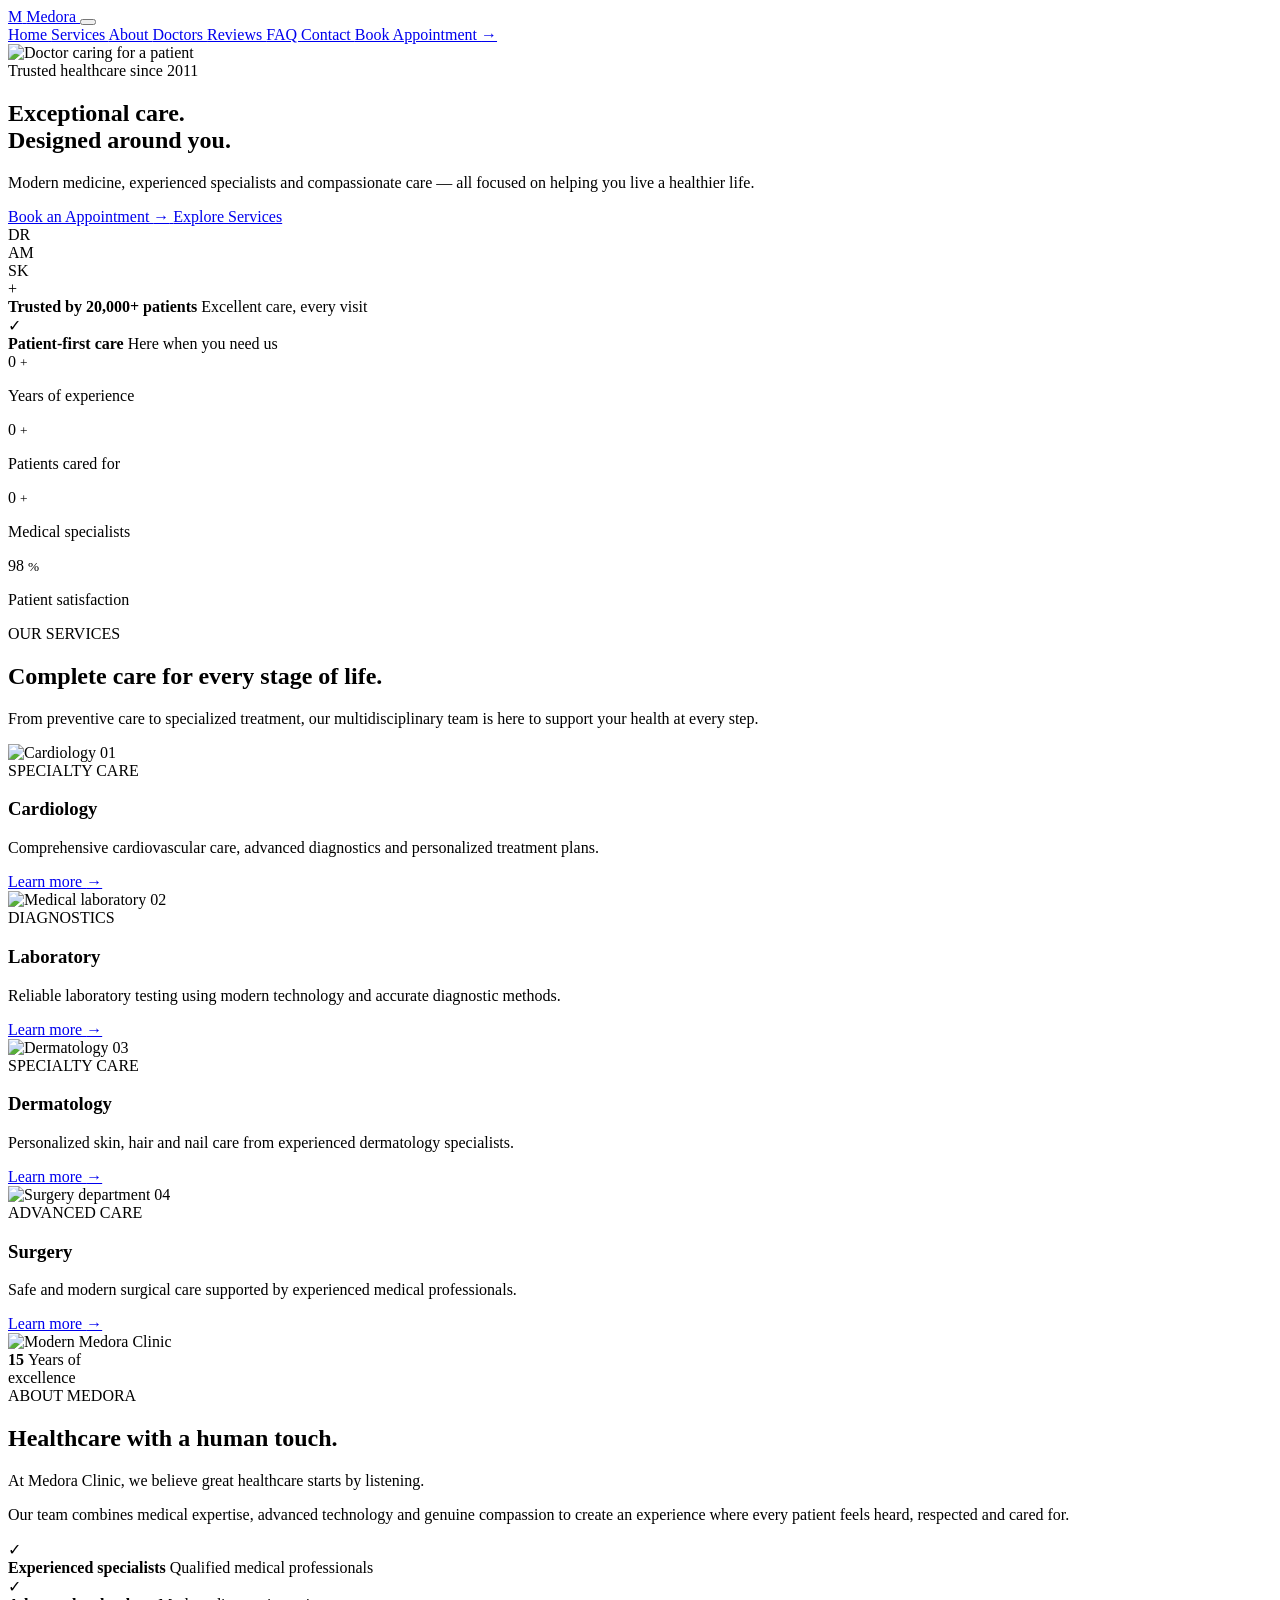
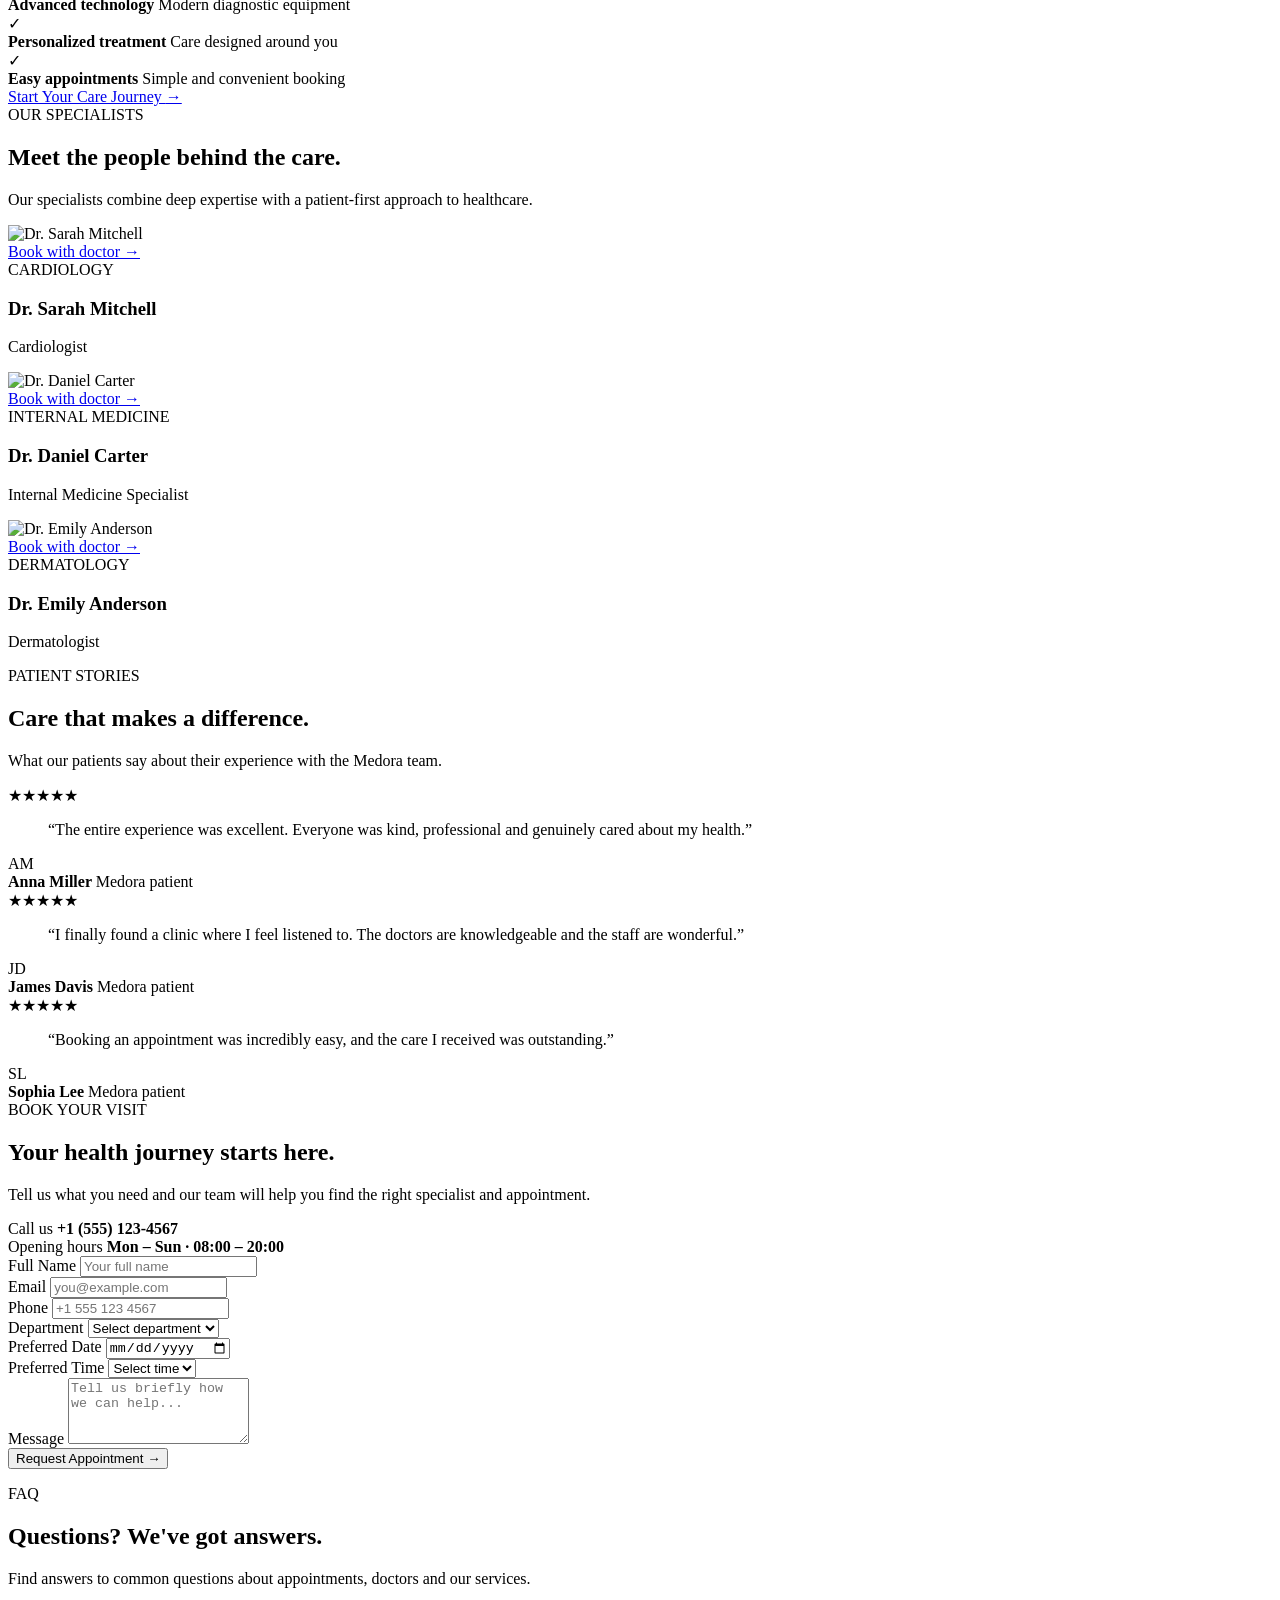
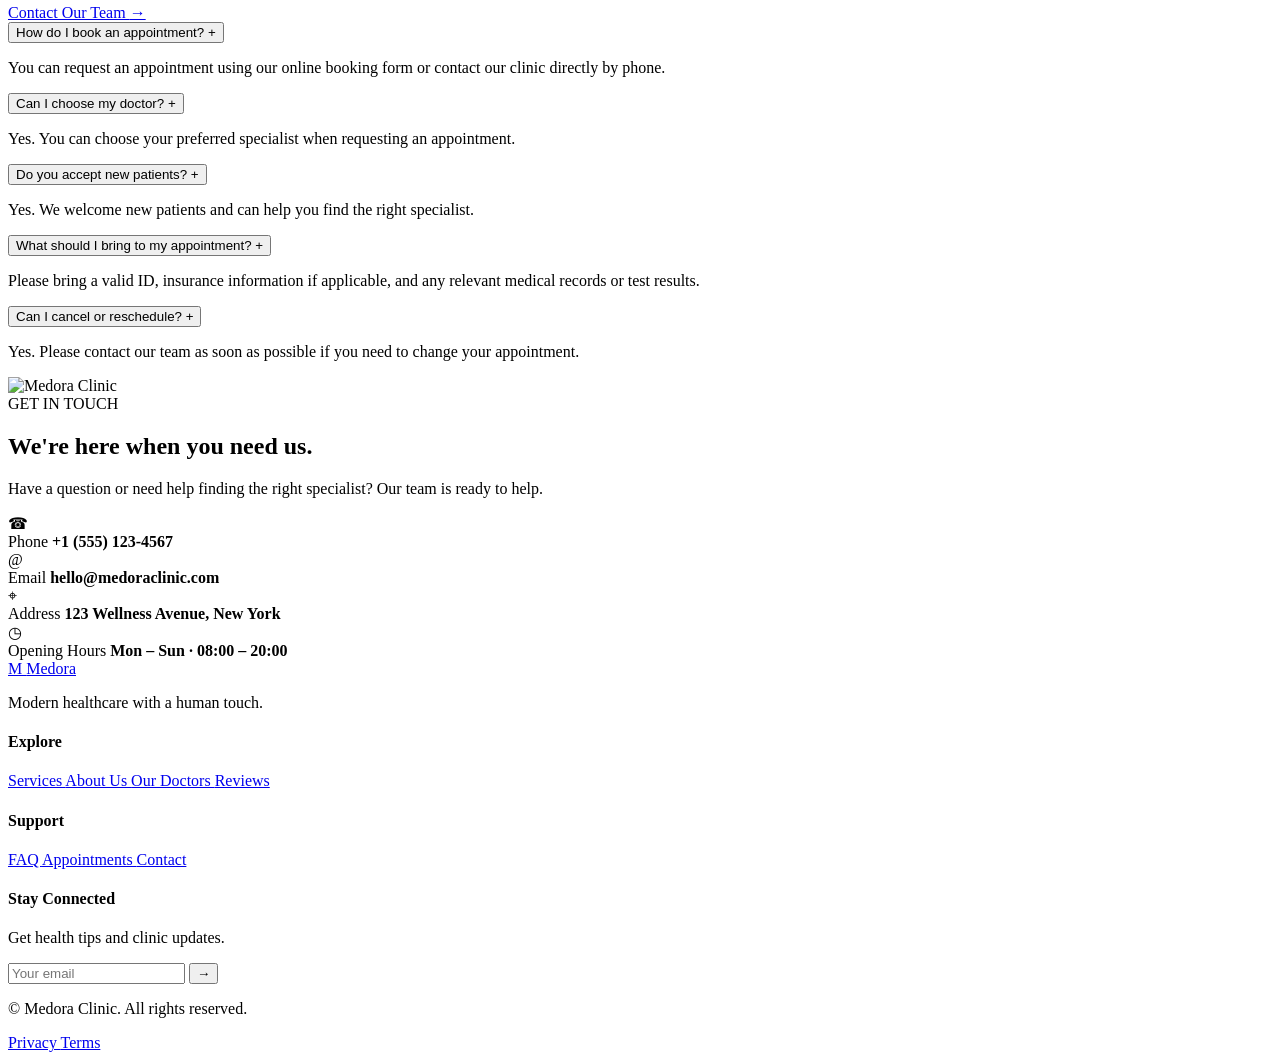
==== index.html @ 657abedc "Add files via upload" ====
<!DOCTYPE html>
<html lang="en">
<head>
    <meta charset="UTF-8">
    <meta name="viewport" content="width=device-width, initial-scale=1.0">

    <title>Medora Clinic | Exceptional Healthcare</title>

    <meta
        name="description"
        content="Medora Clinic provides exceptional healthcare with experienced specialists, advanced technology and personalized patient care."
    >

    <link rel="preconnect" href="https://fonts.googleapis.com">
    <link rel="preconnect" href="https://fonts.gstatic.com" crossorigin>

    <link
        href="https://fonts.googleapis.com/css2?family=DM+Sans:wght@400;500;600;700&family=Playfair+Display:wght@600;700&display=swap"
        rel="stylesheet"
    >

    <link rel="stylesheet" href="css/style.css">
</head>

<body>

<!-- =====================================================
     HEADER
===================================================== -->

<header class="site-header" id="header">

    <div class="container header-inner">

        <a href="#home" class="logo">
            <span class="logo-icon">M</span>

            <span class="logo-name">
                Medora
            </span>
        </a>

        <button
            class="menu-toggle"
            id="menuToggle"
            aria-label="Open navigation"
        >
            <span></span>
            <span></span>
            <span></span>
        </button>

        <nav class="main-nav" id="mainNav">

            <a href="#home" class="nav-link active">
                Home
            </a>

            <a href="#services" class="nav-link">
                Services
            </a>

            <a href="#about" class="nav-link">
                About
            </a>

            <a href="#doctors" class="nav-link">
                Doctors
            </a>

            <a href="#reviews" class="nav-link">
                Reviews
            </a>

            <a href="#faq" class="nav-link">
                FAQ
            </a>

            <a href="#contact" class="nav-link">
                Contact
            </a>

            <a href="#appointment" class="nav-cta">
                Book Appointment
                <span>→</span>
            </a>

        </nav>

    </div>

</header>


<!-- =====================================================
     HERO
===================================================== -->

<main>

<section class="hero" id="home">

    <div class="hero-background">

        <img
            src="images/hero.jpeg.jpeg"
            alt="Doctor caring for a patient"
        >

        <div class="hero-overlay"></div>

    </div>

    <div class="container hero-container">

        <div class="hero-content">

            <div class="hero-badge">
                <span class="badge-dot"></span>
                Trusted healthcare since 2011
            </div>

            <h1>
                Exceptional care.
                <br>
                <span>Designed around you.</span>
            </h1>

            <p class="hero-description">
                Modern medicine, experienced specialists and
                compassionate care — all focused on helping you
                live a healthier life.
            </p>

            <div class="hero-actions">

                <a
                    href="#appointment"
                    class="button button-primary"
                >
                    Book an Appointment
                    <span>→</span>
                </a>

                <a
                    href="#services"
                    class="button button-light"
                >
                    Explore Services
                </a>

            </div>

            <div class="hero-trust">

                <div class="avatar-stack">

                    <div class="mini-avatar">DR</div>
                    <div class="mini-avatar">AM</div>
                    <div class="mini-avatar">SK</div>

                    <div class="avatar-plus">
                        +
                    </div>

                </div>

                <div class="trust-text">

                    <strong>
                        Trusted by 20,000+ patients
                    </strong>

                    <span>
                        Excellent care, every visit
                    </span>

                </div>

            </div>

        </div>


        <div class="hero-floating-card">

            <div class="floating-icon">
                ✓
            </div>

            <div>

                <strong>
                    Patient-first care
                </strong>

                <span>
                    Here when you need us
                </span>

            </div>

        </div>

    </div>

</section>


<!-- =====================================================
     STATS
===================================================== -->

<section class="stats">

    <div class="container stats-grid">

        <div class="stat">

            <div class="stat-number">
                <span class="counter" data-target="15">0</span>
                <small>+</small>
            </div>

            <p>
                Years of experience
            </p>

        </div>


        <div class="stat">

            <div class="stat-number">
                <span class="counter" data-target="20000">0</span>
                <small>+</small>
            </div>

            <p>
                Patients cared for
            </p>

        </div>


        <div class="stat">

            <div class="stat-number">
                <span class="counter" data-target="25">0</span>
                <small>+</small>
            </div>

            <p>
                Medical specialists
            </p>

        </div>


        <div class="stat">

            <div class="stat-number">
                <span>98</span>
                <small>%</small>
            </div>

            <p>
                Patient satisfaction
            </p>

        </div>

    </div>

</section>


<!-- =====================================================
     SERVICES
===================================================== -->

<section class="section services" id="services">

    <div class="container">

        <div class="section-header">

            <div>

                <span class="section-label">
                    OUR SERVICES
                </span>

                <h2>
                    Complete care for
                    <span>every stage of life.</span>
                </h2>

            </div>

            <p>
                From preventive care to specialized treatment,
                our multidisciplinary team is here to support
                your health at every step.
            </p>

        </div>


        <div class="services-grid">

            <article class="service-card reveal">

                <div class="service-image">

                    <img
                        src="images/cardiology.jpg.jpeg"
                        alt="Cardiology"
                    >

                    <span class="service-number">
                        01
                    </span>

                </div>

                <div class="service-body">

                    <span class="service-category">
                        SPECIALTY CARE
                    </span>

                    <h3>
                        Cardiology
                    </h3>

                    <p>
                        Comprehensive cardiovascular care,
                        advanced diagnostics and personalized
                        treatment plans.
                    </p>

                    <a href="#appointment" class="service-link">
                        Learn more
                        <span>→</span>
                    </a>

                </div>

            </article>


            <article class="service-card reveal">

                <div class="service-image">

                    <img
                        src="images/laboratory.jpg.jpeg"
                        alt="Medical laboratory"
                    >

                    <span class="service-number">
                        02
                    </span>

                </div>

                <div class="service-body">

                    <span class="service-category">
                        DIAGNOSTICS
                    </span>

                    <h3>
                        Laboratory
                    </h3>

                    <p>
                        Reliable laboratory testing using
                        modern technology and accurate
                        diagnostic methods.
                    </p>

                    <a href="#appointment" class="service-link">
                        Learn more
                        <span>→</span>
                    </a>

                </div>

            </article>


            <article class="service-card reveal">

                <div class="service-image">

                    <img
                        src="images/dermatology.jpg.jpeg"
                        alt="Dermatology"
                    >

                    <span class="service-number">
                        03
                    </span>

                </div>

                <div class="service-body">

                    <span class="service-category">
                        SPECIALTY CARE
                    </span>

                    <h3>
                        Dermatology
                    </h3>

                    <p>
                        Personalized skin, hair and nail care
                        from experienced dermatology specialists.
                    </p>

                    <a href="#appointment" class="service-link">
                        Learn more
                        <span>→</span>
                    </a>

                </div>

            </article>


            <article class="service-card reveal">

                <div class="service-image">

                    <img
                        src="images/surgery.jpg.jpeg"
                        alt="Surgery department"
                    >

                    <span class="service-number">
                        04
                    </span>

                </div>

                <div class="service-body">

                    <span class="service-category">
                        ADVANCED CARE
                    </span>

                    <h3>
                        Surgery
                    </h3>

                    <p>
                        Safe and modern surgical care supported
                        by experienced medical professionals.
                    </p>

                    <a href="#appointment" class="service-link">
                        Learn more
                        <span>→</span>
                    </a>

                </div>

            </article>

        </div>

    </div>

</section>


<!-- =====================================================
     ABOUT
===================================================== -->

<section class="section about" id="about">

    <div class="container about-grid">

        <div class="about-visual reveal">

            <div class="about-image-main">

                <img
                    src="images/clinic.jpg.jpeg"
                    alt="Modern Medora Clinic"
                >

            </div>

            <div class="about-experience">

                <strong>
                    15
                </strong>

                <span>
                    Years of
                    <br>
                    excellence
                </span>

            </div>

            <div class="about-decoration"></div>

        </div>


        <div class="about-content reveal">

            <span class="section-label">
                ABOUT MEDORA
            </span>

            <h2>
                Healthcare with
                <span>a human touch.</span>
            </h2>

            <p class="lead">
                At Medora Clinic, we believe great healthcare
                starts by listening.
            </p>

            <p>
                Our team combines medical expertise, advanced
                technology and genuine compassion to create
                an experience where every patient feels heard,
                respected and cared for.
            </p>


            <div class="features">

                <div class="feature">

                    <div class="feature-icon">
                        ✓
                    </div>

                    <div>
                        <strong>
                            Experienced specialists
                        </strong>

                        <span>
                            Qualified medical professionals
                        </span>
                    </div>

                </div>


                <div class="feature">

                    <div class="feature-icon">
                        ✓
                    </div>

                    <div>
                        <strong>
                            Advanced technology
                        </strong>

                        <span>
                            Modern diagnostic equipment
                        </span>
                    </div>

                </div>


                <div class="feature">

                    <div class="feature-icon">
                        ✓
                    </div>

                    <div>
                        <strong>
                            Personalized treatment
                        </strong>

                        <span>
                            Care designed around you
                        </span>
                    </div>

                </div>


                <div class="feature">

                    <div class="feature-icon">
                        ✓
                    </div>

                    <div>
                        <strong>
                            Easy appointments
                        </strong>

                        <span>
                            Simple and convenient booking
                        </span>
                    </div>

                </div>

            </div>

            <a
                href="#appointment"
                class="button button-dark"
            >
                Start Your Care Journey
                <span>→</span>
            </a>

        </div>

    </div>

</section>


<!-- =====================================================
     DOCTORS
===================================================== -->

<section class="section doctors" id="doctors">

    <div class="container">

        <div class="section-header doctors-heading">

            <div>

                <span class="section-label">
                    OUR SPECIALISTS
                </span>

                <h2>
                    Meet the people
                    <span>behind the care.</span>
                </h2>

            </div>

            <p>
                Our specialists combine deep expertise with
                a patient-first approach to healthcare.
            </p>

        </div>


        <div class="doctors-grid">

            <article class="doctor-card reveal">

                <div class="doctor-photo">

                    <img
                        src="images/doctor-1.jpg.jpeg"
                        alt="Dr. Sarah Mitchell"
                    >

                    <div class="doctor-overlay">

                        <a href="#appointment">
                            Book with doctor
                            <span>→</span>
                        </a>

                    </div>

                </div>

                <div class="doctor-info">

                    <span>
                        CARDIOLOGY
                    </span>

                    <h3>
                        Dr. Sarah Mitchell
                    </h3>

                    <p>
                        Cardiologist
                    </p>

                </div>

            </article>


            <article class="doctor-card reveal">

                <div class="doctor-photo">

                    <img
                        src="images/doctor-2.jpg.jpeg"
                        alt="Dr. Daniel Carter"
                    >

                    <div class="doctor-overlay">

                        <a href="#appointment">
                            Book with doctor
                            <span>→</span>
                        </a>

                    </div>

                </div>

                <div class="doctor-info">

                    <span>
                        INTERNAL MEDICINE
                    </span>

                    <h3>
                        Dr. Daniel Carter
                    </h3>

                    <p>
                        Internal Medicine Specialist
                    </p>

                </div>

            </article>


            <article class="doctor-card reveal">

                <div class="doctor-photo">

                    <img
                        src="images/doctor-3.jpg.jpeg"
                        alt="Dr. Emily Anderson"
                    >

                    <div class="doctor-overlay">

                        <a href="#appointment">
                            Book with doctor
                            <span>→</span>
                        </a>

                    </div>

                </div>

                <div class="doctor-info">

                    <span>
                        DERMATOLOGY
                    </span>

                    <h3>
                        Dr. Emily Anderson
                    </h3>

                    <p>
                        Dermatologist
                    </p>

                </div>

            </article>

        </div>

    </div>

</section>


<!-- =====================================================
     REVIEWS
===================================================== -->

<section class="section reviews" id="reviews">

    <div class="container">

        <div class="reviews-heading">

            <span class="section-label">
                PATIENT STORIES
            </span>

            <h2>
                Care that makes
                <span>a difference.</span>
            </h2>

            <p>
                What our patients say about their experience
                with the Medora team.
            </p>

        </div>


        <div class="reviews-grid">

            <article class="review-card reveal">

                <div class="stars">
                    ★★★★★
                </div>

                <blockquote>
                    “The entire experience was excellent.
                    Everyone was kind, professional and genuinely
                    cared about my health.”
                </blockquote>

                <div class="review-person">

                    <div class="review-avatar">
                        AM
                    </div>

                    <div>

                        <strong>
                            Anna Miller
                        </strong>

                        <span>
                            Medora patient
                        </span>

                    </div>

                </div>

            </article>


            <article class="review-card review-featured reveal">

                <div class="stars">
                    ★★★★★
                </div>

                <blockquote>
                    “I finally found a clinic where I feel
                    listened to. The doctors are knowledgeable
                    and the staff are wonderful.”
                </blockquote>

                <div class="review-person">

                    <div class="review-avatar">
                        JD
                    </div>

                    <div>

                        <strong>
                            James Davis
                        </strong>

                        <span>
                            Medora patient
                        </span>

                    </div>

                </div>

            </article>


            <article class="review-card reveal">

                <div class="stars">
                    ★★★★★
                </div>

                <blockquote>
                    “Booking an appointment was incredibly easy,
                    and the care I received was outstanding.”
                </blockquote>

                <div class="review-person">

                    <div class="review-avatar">
                        SL
                    </div>

                    <div>

                        <strong>
                            Sophia Lee
                        </strong>

                        <span>
                            Medora patient
                        </span>

                    </div>

                </div>

            </article>

        </div>

    </div>

</section>


<!-- =====================================================
     APPOINTMENT
===================================================== -->

<section class="appointment" id="appointment">

    <div class="container appointment-grid">

        <div class="appointment-info">

            <span class="section-label light-label">
                BOOK YOUR VISIT
            </span>

            <h2>
                Your health journey
                <span>starts here.</span>
            </h2>

            <p>
                Tell us what you need and our team will help
                you find the right specialist and appointment.
            </p>


            <div class="appointment-contact">

                <div>

                    <span>
                        Call us
                    </span>

                    <strong>
                        +1 (555) 123-4567
                    </strong>

                </div>


                <div>

                    <span>
                        Opening hours
                    </span>

                    <strong>
                        Mon – Sun · 08:00 – 20:00
                    </strong>

                </div>

            </div>

        </div>


        <form
            class="appointment-form"
            id="appointmentForm"
        >

            <div class="form-row">

                <div class="form-group">

                    <label for="name">
                        Full Name
                    </label>

                    <input
                        type="text"
                        id="name"
                        name="name"
                        placeholder="Your full name"
                        required
                    >

                </div>


                <div class="form-group">

                    <label for="email">
                        Email
                    </label>

                    <input
                        type="email"
                        id="email"
                        name="email"
                        placeholder="you@example.com"
                        required
                    >

                </div>

            </div>


            <div class="form-row">

                <div class="form-group">

                    <label for="phone">
                        Phone
                    </label>

                    <input
                        type="tel"
                        id="phone"
                        name="phone"
                        placeholder="+1 555 123 4567"
                        required
                    >

                </div>


                <div class="form-group">

                    <label for="department">
                        Department
                    </label>

                    <select
                        id="department"
                        name="department"
                        required
                    >

                        <option value="">
                            Select department
                        </option>

                        <option value="cardiology">
                            Cardiology
                        </option>

                        <option value="laboratory">
                            Laboratory
                        </option>

                        <option value="dermatology">
                            Dermatology
                        </option>

                        <option value="surgery">
                            Surgery
                        </option>

                        <option value="internal-medicine">
                            Internal Medicine
                        </option>

                    </select>

                </div>

            </div>


            <div class="form-row">

                <div class="form-group">

                    <label for="date">
                        Preferred Date
                    </label>

                    <input
                        type="date"
                        id="date"
                        name="date"
                        required
                    >

                </div>


                <div class="form-group">

                    <label for="time">
                        Preferred Time
                    </label>

                    <select
                        id="time"
                        name="time"
                        required
                    >

                        <option value="">
                            Select time
                        </option>

                        <option value="09:00">
                            09:00 AM
                        </option>

                        <option value="10:00">
                            10:00 AM
                        </option>

                        <option value="11:00">
                            11:00 AM
                        </option>

                        <option value="12:00">
                            12:00 PM
                        </option>

                        <option value="14:00">
                            02:00 PM
                        </option>

                        <option value="15:00">
                            03:00 PM
                        </option>

                        <option value="16:00">
                            04:00 PM
                        </option>

                        <option value="17:00">
                            05:00 PM
                        </option>

                    </select>

                </div>

            </div>


            <div class="form-group">

                <label for="message">
                    Message
                </label>

                <textarea
                    id="message"
                    name="message"
                    rows="4"
                    placeholder="Tell us briefly how we can help..."
                ></textarea>

            </div>


            <button
                type="submit"
                class="button form-button"
            >
                Request Appointment
                <span>→</span>
            </button>

            <p
                class="form-message"
                id="formMessage"
            ></p>

        </form>

    </div>

</section>


<!-- =====================================================
     FAQ
===================================================== -->

<section class="section faq" id="faq">

    <div class="container faq-grid">

        <div class="faq-intro">

            <span class="section-label">
                FAQ
            </span>

            <h2>
                Questions?
                <span>We've got answers.</span>
            </h2>

            <p>
                Find answers to common questions about
                appointments, doctors and our services.
            </p>

            <a
                href="#contact"
                class="button button-dark"
            >
                Contact Our Team
                <span>→</span>
            </a>

        </div>


        <div class="faq-list">

            <div class="faq-item">

                <button class="faq-question">

                    <span>
                        How do I book an appointment?
                    </span>

                    <span class="faq-icon">
                        +
                    </span>

                </button>

                <div class="faq-answer">

                    <p>
                        You can request an appointment using
                        our online booking form or contact our
                        clinic directly by phone.
                    </p>

                </div>

            </div>


            <div class="faq-item">

                <button class="faq-question">

                    <span>
                        Can I choose my doctor?
                    </span>

                    <span class="faq-icon">
                        +
                    </span>

                </button>

                <div class="faq-answer">

                    <p>
                        Yes. You can choose your preferred
                        specialist when requesting an appointment.
                    </p>

                </div>

            </div>


            <div class="faq-item">

                <button class="faq-question">

                    <span>
                        Do you accept new patients?
                    </span>

                    <span class="faq-icon">
                        +
                    </span>

                </button>

                <div class="faq-answer">

                    <p>
                        Yes. We welcome new patients and can
                        help you find the right specialist.
                    </p>

                </div>

            </div>


            <div class="faq-item">

                <button class="faq-question">

                    <span>
                        What should I bring to my appointment?
                    </span>

                    <span class="faq-icon">
                        +
                    </span>

                </button>

                <div class="faq-answer">

                    <p>
                        Please bring a valid ID, insurance
                        information if applicable, and any
                        relevant medical records or test results.
                    </p>

                </div>

            </div>


            <div class="faq-item">

                <button class="faq-question">

                    <span>
                        Can I cancel or reschedule?
                    </span>

                    <span class="faq-icon">
                        +
                    </span>

                </button>

                <div class="faq-answer">

                    <p>
                        Yes. Please contact our team as soon
                        as possible if you need to change your
                        appointment.
                    </p>

                </div>

            </div>

        </div>

    </div>

</section>


<!-- =====================================================
     CONTACT
===================================================== -->

<section class="contact" id="contact">

    <div class="container contact-grid">

        <div class="contact-image">

            <img
                src="images/contact.jpg"
                alt="Medora Clinic"
            >

        </div>


        <div class="contact-content">

            <span class="section-label">
                GET IN TOUCH
            </span>

            <h2>
                We're here when
                <span>you need us.</span>
            </h2>

            <p>
                Have a question or need help finding the right
                specialist? Our team is ready to help.
            </p>


            <div class="contact-details">

                <div class="contact-detail">

                    <div class="contact-icon">
                        ☎
                    </div>

                    <div>

                        <span>
                            Phone
                        </span>

                        <strong>
                            +1 (555) 123-4567
                        </strong>

                    </div>

                </div>


                <div class="contact-detail">

                    <div class="contact-icon">
                        @
                    </div>

                    <div>

                        <span>
                            Email
                        </span>

                        <strong>
                            hello@medoraclinic.com
                        </strong>

                    </div>

                </div>


                <div class="contact-detail">

                    <div class="contact-icon">
                        ⌖
                    </div>

                    <div>

                        <span>
                            Address
                        </span>

                        <strong>
                            123 Wellness Avenue, New York
                        </strong>

                    </div>

                </div>


                <div class="contact-detail">

                    <div class="contact-icon">
                        ◷
                    </div>

                    <div>

                        <span>
                            Opening Hours
                        </span>

                        <strong>
                            Mon – Sun · 08:00 – 20:00
                        </strong>

                    </div>

                </div>

            </div>

        </div>

    </div>

</section>

</main>


<!-- =====================================================
     FOOTER
===================================================== -->

<footer class="footer">

    <div class="container footer-top">

        <div class="footer-brand">

            <a href="#home" class="logo footer-logo">

                <span class="logo-icon">
                    M
                </span>

                <span class="logo-name">
                    Medora
                </span>

            </a>

            <p>
                Modern healthcare with a human touch.
            </p>

        </div>


        <div class="footer-column">

            <h4>
                Explore
            </h4>

            <a href="#services">
                Services
            </a>

            <a href="#about">
                About Us
            </a>

            <a href="#doctors">
                Our Doctors
            </a>

            <a href="#reviews">
                Reviews
            </a>

        </div>


        <div class="footer-column">

            <h4>
                Support
            </h4>

            <a href="#faq">
                FAQ
            </a>

            <a href="#appointment">
                Appointments
            </a>

            <a href="#contact">
                Contact
            </a>

        </div>


        <div class="footer-column newsletter">

            <h4>
                Stay Connected
            </h4>

            <p>
                Get health tips and clinic updates.
            </p>

            <form class="newsletter-form">

                <input
                    type="email"
                    placeholder="Your email"
                    aria-label="Your email"
                >

                <button type="submit">
                    →
                </button>

            </form>

        </div>

    </div>


    <div class="container footer-bottom">

        <p>
            © <span id="currentYear"></span>
            Medora Clinic. All rights reserved.
        </p>

        <div>

            <a href="#">
                Privacy
            </a>

            <a href="#">
                Terms
            </a>

        </div>

    </div>

</footer>


<script src="js/script.js"></script>

</body>
</html>
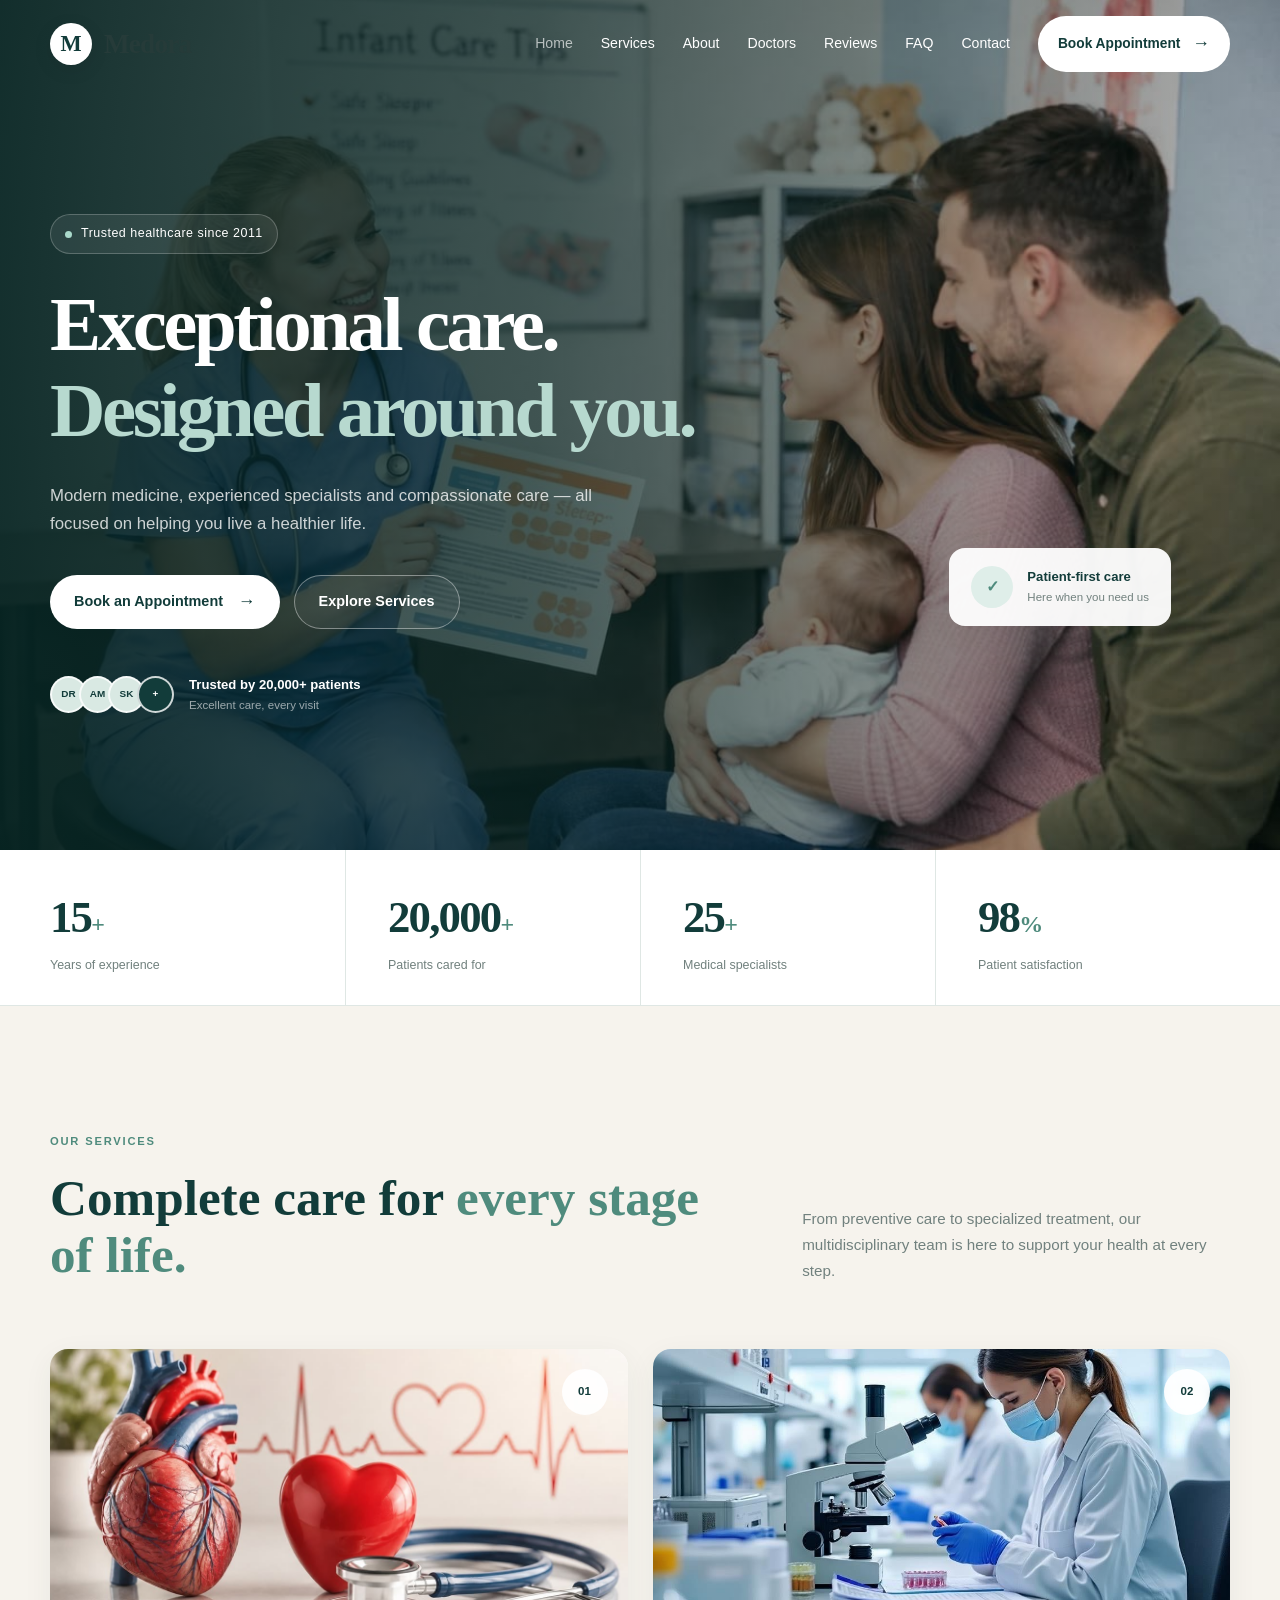
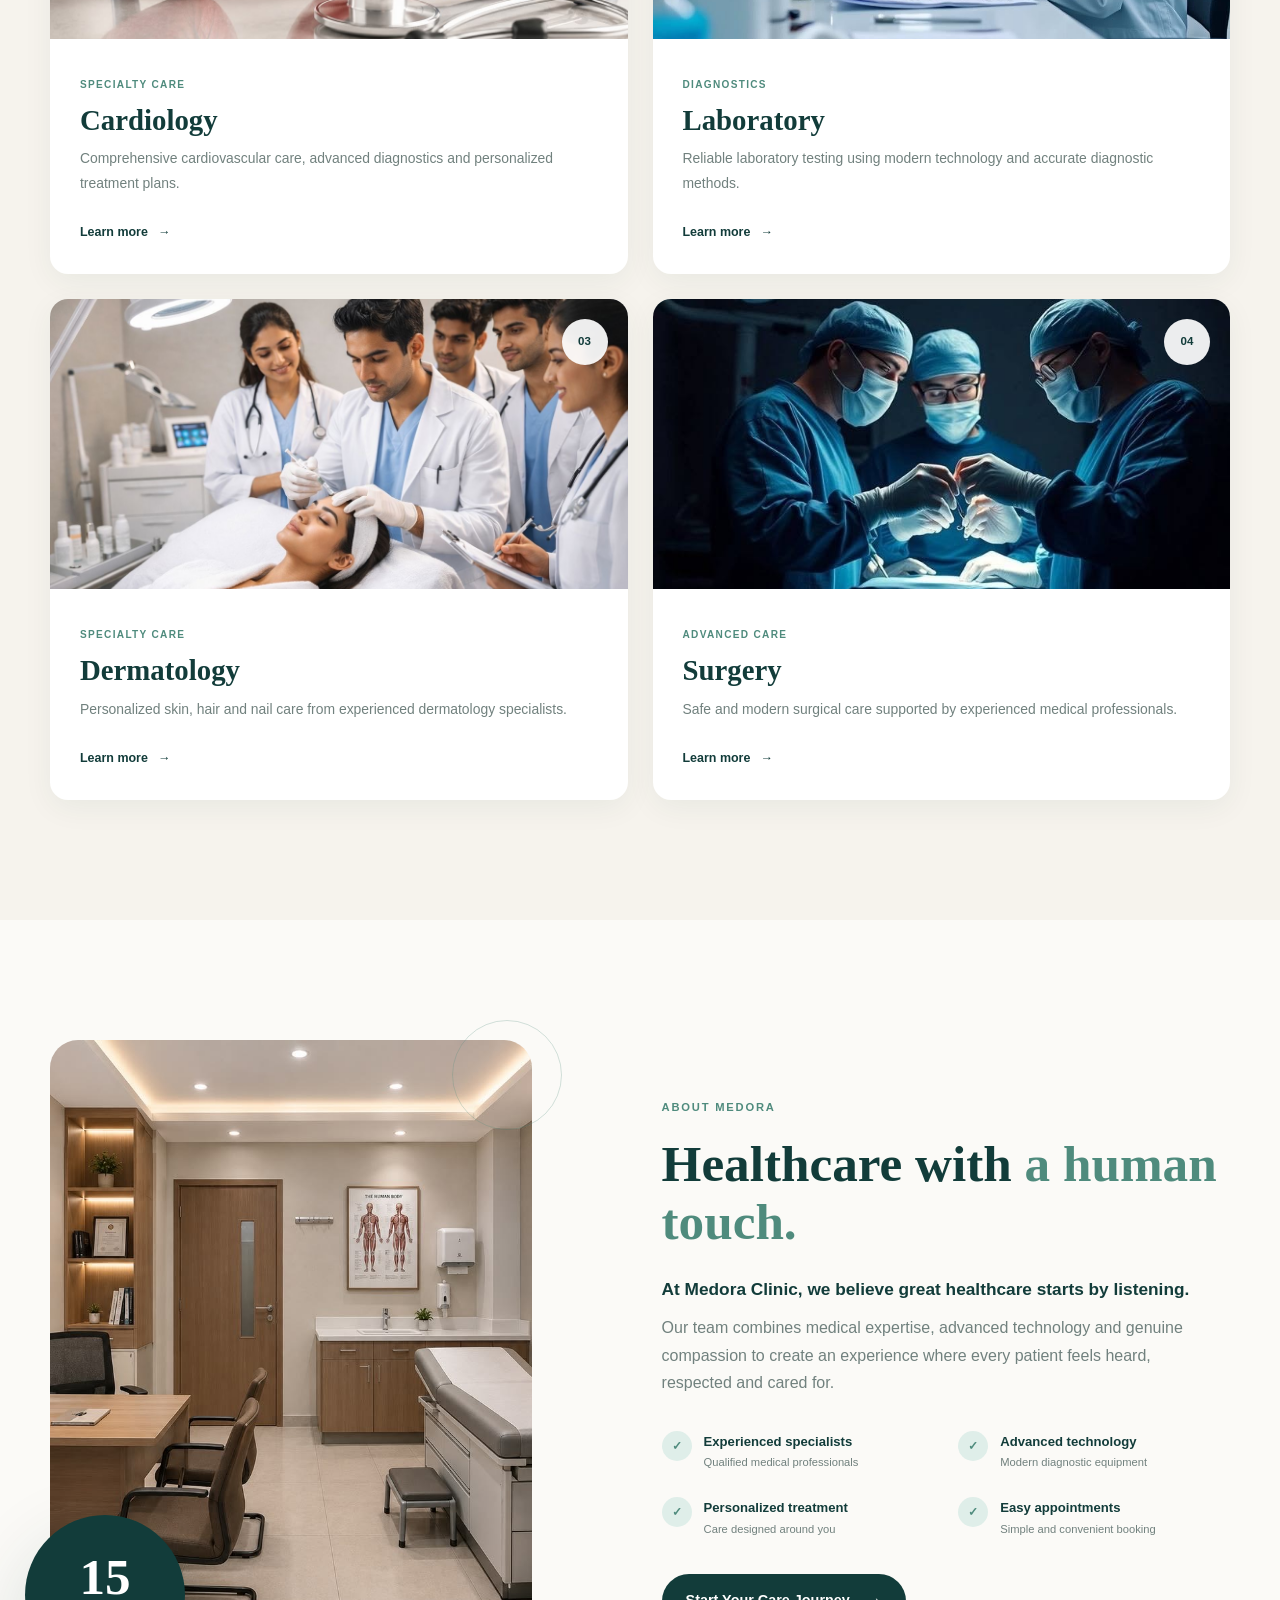
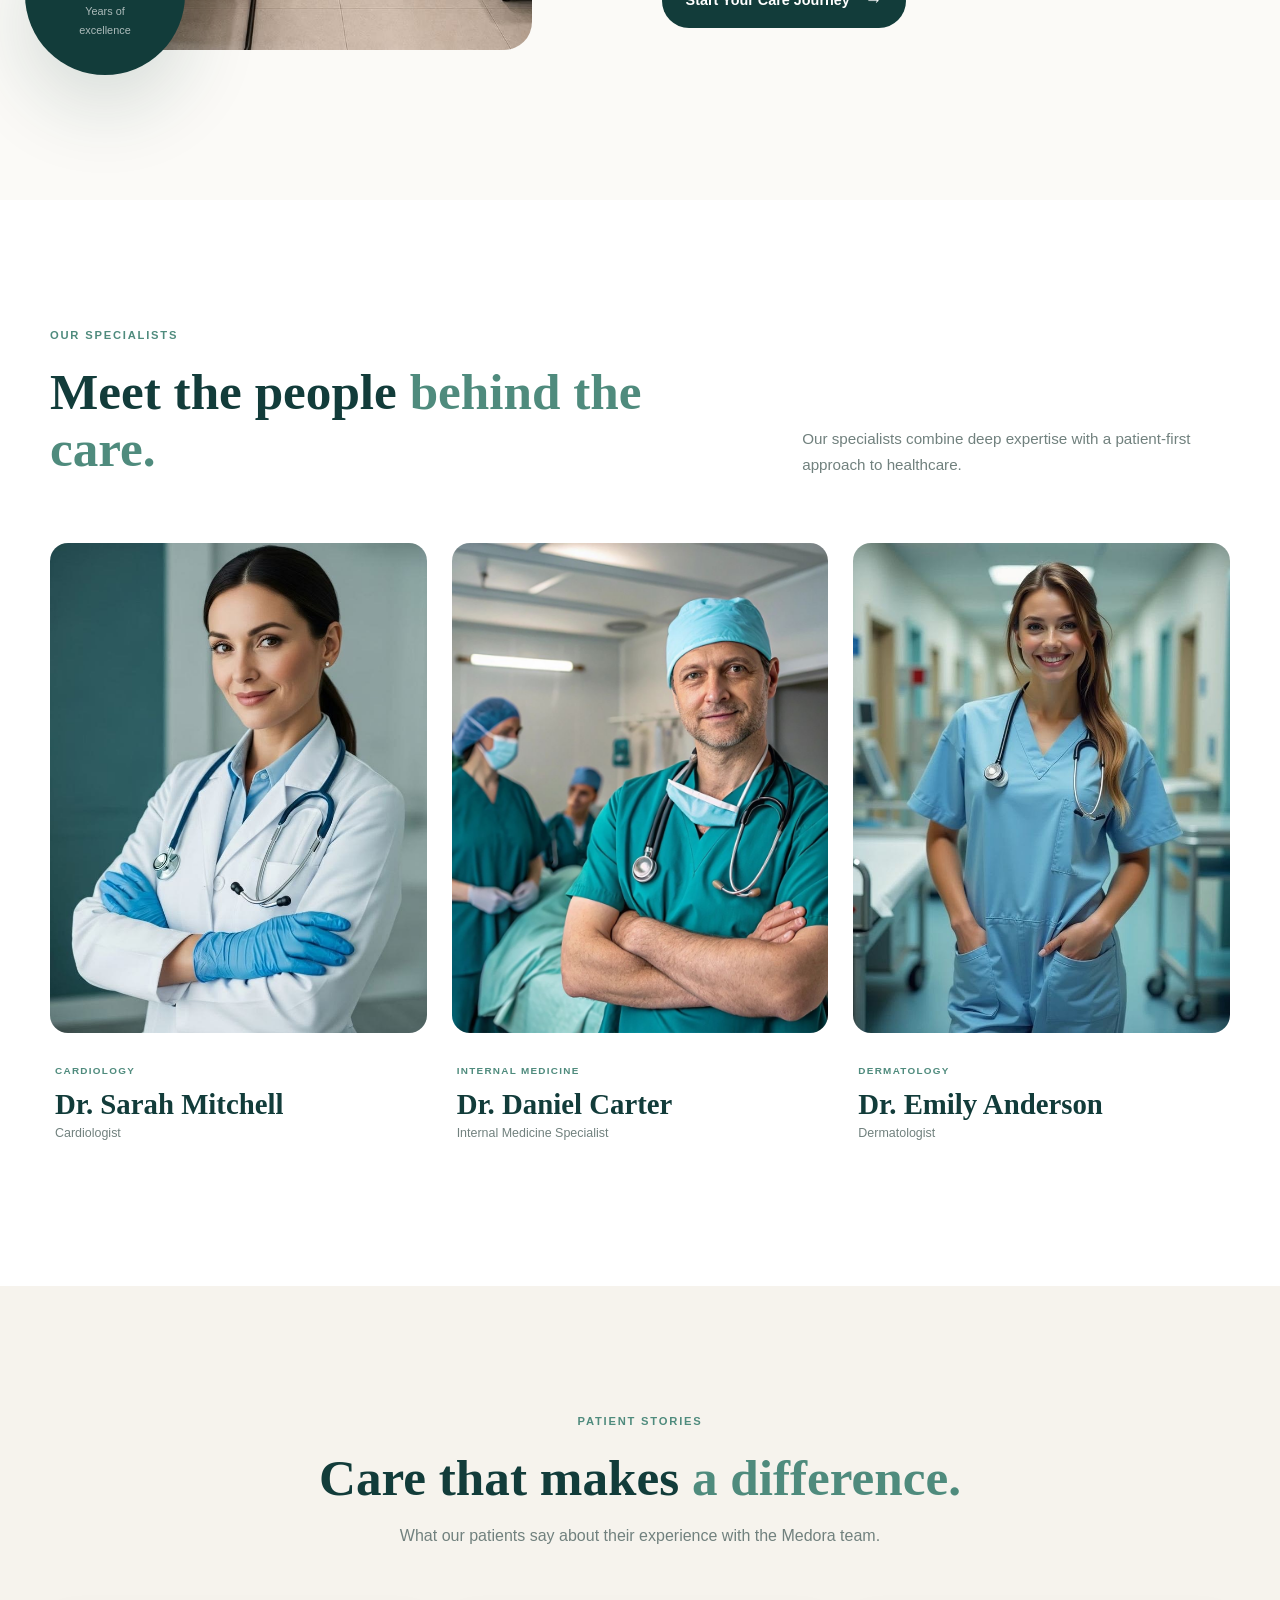
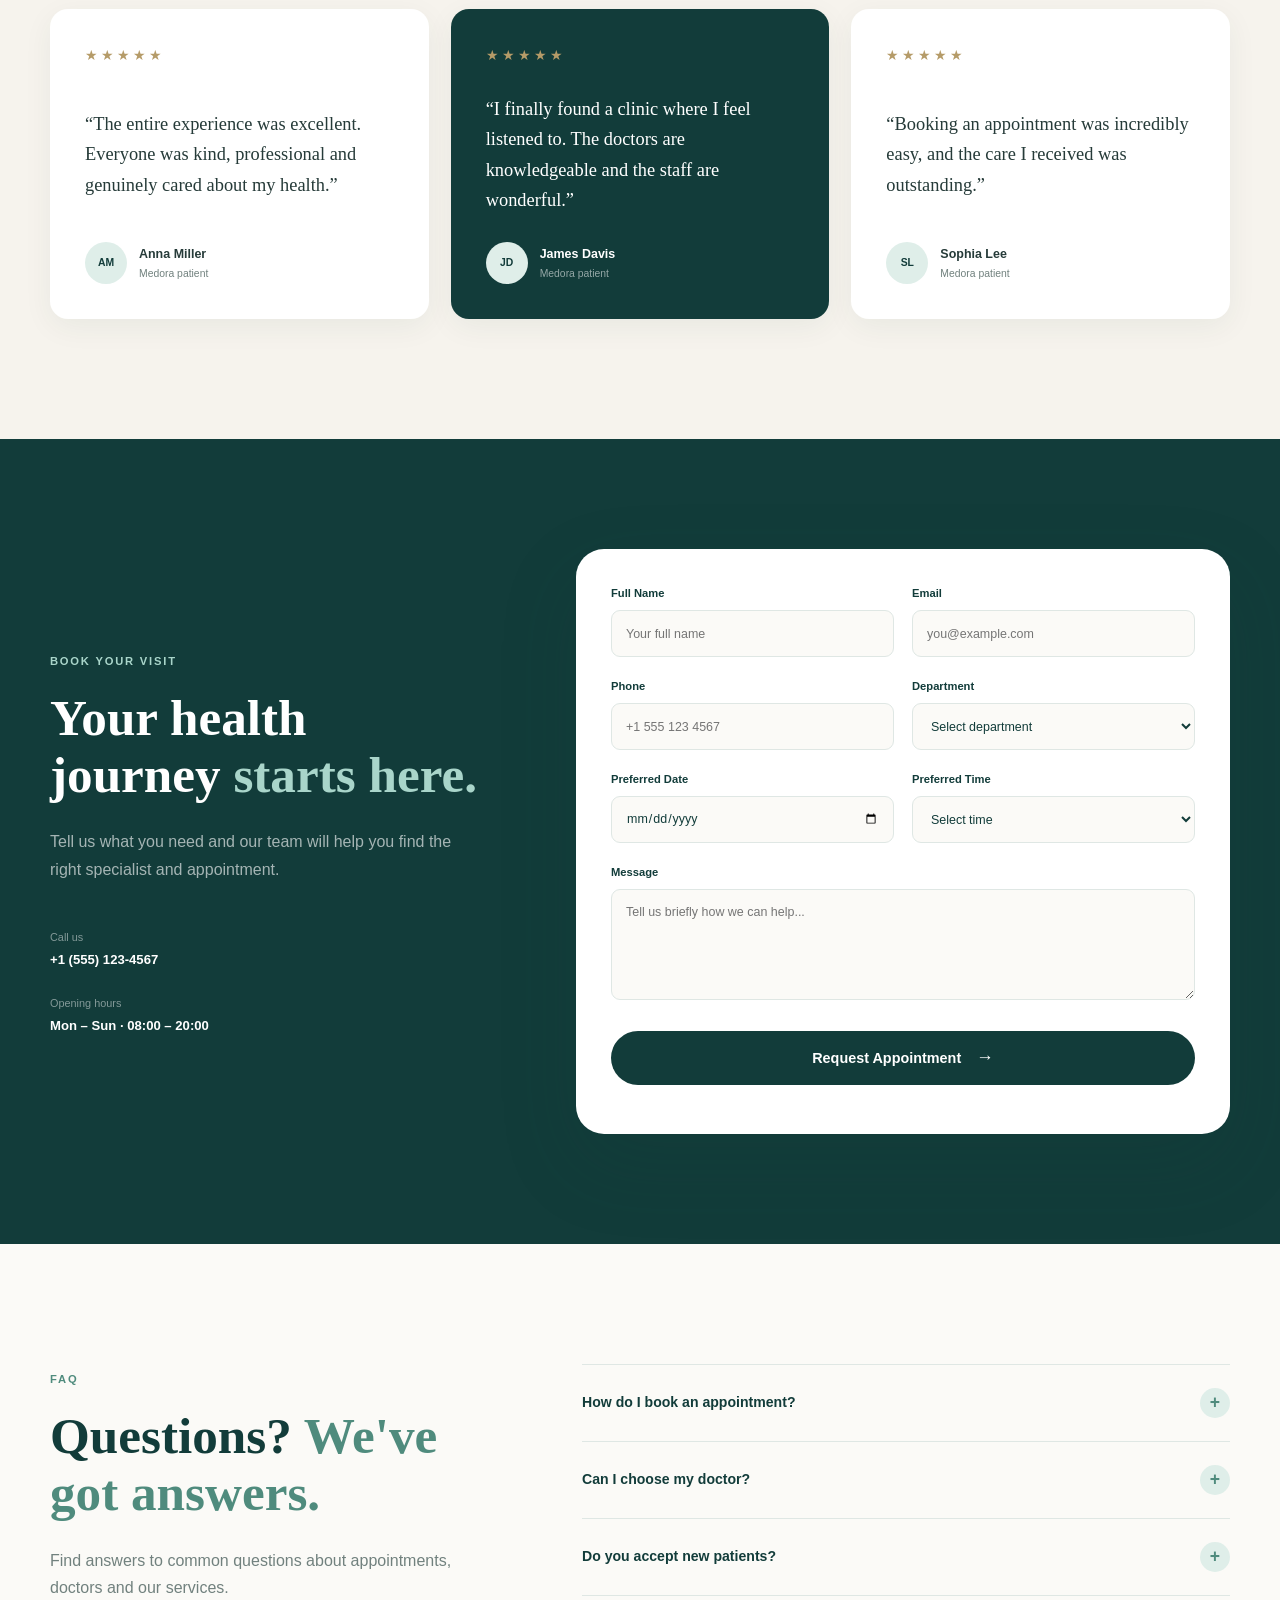
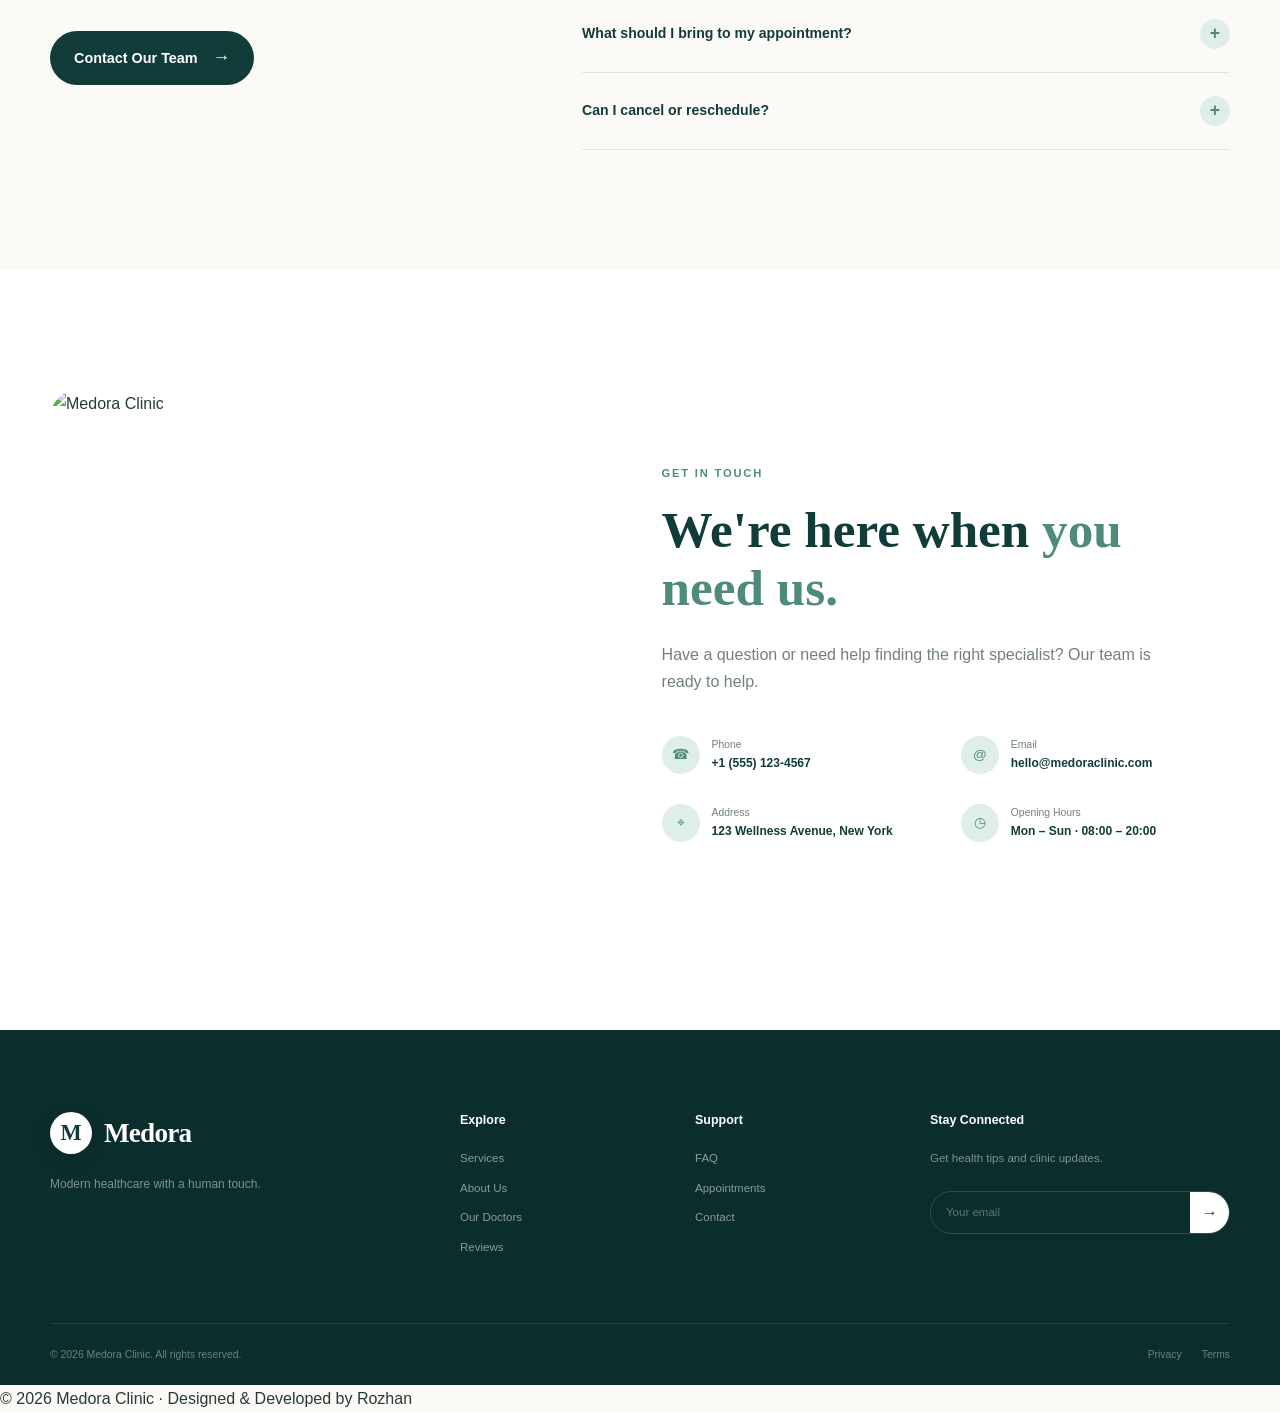
==== commit bf65e52c: "Update index.html" ====
--- a/index.html
+++ b/index.html
@@ -1635,6 +1635,7 @@
 
 
 <script src="js/script.js"></script>
+    <p>© 2026 Medora Clinic · Designed & Developed by Rozhan</p>
 
 </body>
-</html>+</html>
--- a/css/style.css
+++ b/css/style.css
@@ -0,0 +1,1644 @@
+/* =========================================================
+   MEDORA CLINIC
+   Premium Healthcare Website
+========================================================= */
+
+:root {
+    --dark: #123c3a;
+    --dark-2: #0b2d2b;
+    --green: #4f8b7d;
+    --green-light: #dfeee9;
+    --cream: #f6f3ed;
+    --cream-2: #fbfaf7;
+    --white: #ffffff;
+    --text: #263b39;
+    --muted: #71817e;
+    --border: #dfe7e4;
+    --gold: #b59b68;
+
+    --shadow-sm: 0 8px 30px rgba(18, 60, 58, 0.06);
+    --shadow-md: 0 20px 50px rgba(18, 60, 58, 0.10);
+    --shadow-lg: 0 30px 80px rgba(18, 60, 58, 0.16);
+
+    --radius-sm: 10px;
+    --radius-md: 18px;
+    --radius-lg: 28px;
+
+    --container: 1180px;
+
+    --transition: 0.35s ease;
+}
+
+
+/* =========================================================
+   RESET
+========================================================= */
+
+* {
+    margin: 0;
+    padding: 0;
+    box-sizing: border-box;
+}
+
+html {
+    scroll-behavior: smooth;
+}
+
+body {
+    font-family: "DM Sans", sans-serif;
+    color: var(--text);
+    background: var(--cream-2);
+    line-height: 1.7;
+    overflow-x: hidden;
+}
+
+img {
+    display: block;
+    width: 100%;
+}
+
+a {
+    color: inherit;
+    text-decoration: none;
+}
+
+button,
+input,
+select,
+textarea {
+    font: inherit;
+}
+
+button {
+    cursor: pointer;
+}
+
+.container {
+    width: min(100% - 48px, var(--container));
+    margin-inline: auto;
+}
+
+.section {
+    padding: 120px 0;
+}
+
+
+/* =========================================================
+   TYPOGRAPHY
+========================================================= */
+
+h1,
+h2,
+h3 {
+    font-family: "Playfair Display", serif;
+    font-weight: 600;
+    line-height: 1.12;
+}
+
+h1 {
+    font-size: clamp(3.4rem, 6vw, 6rem);
+}
+
+h2 {
+    font-size: clamp(2.6rem, 4vw, 4.2rem);
+}
+
+h3 {
+    font-size: 1.8rem;
+}
+
+
+/* =========================================================
+   HEADER
+========================================================= */
+
+.site-header {
+    position: fixed;
+    top: 0;
+    left: 0;
+    width: 100%;
+    z-index: 1000;
+    transition: var(--transition);
+}
+
+.site-header.scrolled {
+    background: rgba(255, 255, 255, 0.96);
+    backdrop-filter: blur(20px);
+    box-shadow: var(--shadow-sm);
+}
+
+.header-inner {
+    height: 88px;
+    display: flex;
+    align-items: center;
+    justify-content: space-between;
+}
+
+.logo {
+    display: inline-flex;
+    align-items: center;
+    gap: 12px;
+}
+
+.logo-icon {
+    width: 42px;
+    height: 42px;
+    border-radius: 50%;
+    display: grid;
+    place-items: center;
+    background: var(--white);
+    color: var(--dark);
+    font-family: "Playfair Display", serif;
+    font-size: 1.4rem;
+    font-weight: 700;
+    box-shadow: 0 5px 20px rgba(0, 0, 0, 0.08);
+}
+
+.logo-name {
+    font-family: "Playfair Display", serif;
+    font-size: 1.7rem;
+    font-weight: 700;
+    letter-spacing: -0.03em;
+}
+
+.main-nav {
+    display: flex;
+    align-items: center;
+    gap: 28px;
+}
+
+.nav-link {
+    color: var(--white);
+    font-size: 0.88rem;
+    font-weight: 500;
+    transition: var(--transition);
+}
+
+.site-header.scrolled .nav-link {
+    color: var(--dark);
+}
+
+.nav-link:hover,
+.nav-link.active {
+    opacity: 0.65;
+}
+
+.nav-cta {
+    display: inline-flex;
+    align-items: center;
+    gap: 12px;
+    padding: 13px 20px;
+    background: var(--white);
+    color: var(--dark);
+    border-radius: 50px;
+    font-size: 0.86rem;
+    font-weight: 700;
+    transition: var(--transition);
+}
+
+.nav-cta:hover {
+    transform: translateY(-2px);
+    box-shadow: var(--shadow-sm);
+}
+
+.nav-cta span {
+    font-size: 1.1rem;
+}
+
+.menu-toggle {
+    display: none;
+    width: 44px;
+    height: 44px;
+    border: none;
+    background: transparent;
+    flex-direction: column;
+    align-items: center;
+    justify-content: center;
+    gap: 5px;
+}
+
+.menu-toggle span {
+    width: 23px;
+    height: 2px;
+    background: var(--white);
+    transition: var(--transition);
+}
+
+.site-header.scrolled .menu-toggle span {
+    background: var(--dark);
+}
+
+
+/* =========================================================
+   HERO
+========================================================= */
+
+.hero {
+    min-height: 850px;
+    position: relative;
+    color: var(--white);
+    display: flex;
+    align-items: center;
+    overflow: hidden;
+}
+
+.hero-background {
+    position: absolute;
+    inset: 0;
+}
+
+.hero-background img {
+    width: 100%;
+    height: 100%;
+    object-fit: cover;
+}
+
+.hero-overlay {
+    position: absolute;
+    inset: 0;
+    background:
+        linear-gradient(
+            90deg,
+            rgba(7, 37, 35, 0.94) 0%,
+            rgba(7, 37, 35, 0.75) 42%,
+            rgba(7, 37, 35, 0.20) 100%
+        );
+}
+
+.hero-container {
+    position: relative;
+    z-index: 2;
+    padding-top: 80px;
+}
+
+.hero-content {
+    max-width: 730px;
+}
+
+.hero-badge {
+    display: inline-flex;
+    align-items: center;
+    gap: 9px;
+    padding: 8px 14px;
+    border: 1px solid rgba(255, 255, 255, 0.22);
+    background: rgba(255, 255, 255, 0.08);
+    border-radius: 50px;
+    font-size: 0.78rem;
+    letter-spacing: 0.04em;
+    margin-bottom: 28px;
+}
+
+.badge-dot {
+    width: 7px;
+    height: 7px;
+    border-radius: 50%;
+    background: #a9d9ca;
+}
+
+.hero h1 {
+    margin-bottom: 28px;
+    letter-spacing: -0.045em;
+}
+
+.hero h1 span {
+    color: #b7d9cf;
+}
+
+.hero-description {
+    max-width: 590px;
+    color: rgba(255, 255, 255, 0.78);
+    font-size: 1.05rem;
+    margin-bottom: 36px;
+}
+
+.hero-actions {
+    display: flex;
+    align-items: center;
+    gap: 14px;
+    margin-bottom: 45px;
+}
+
+.button {
+    display: inline-flex;
+    align-items: center;
+    justify-content: center;
+    gap: 15px;
+    min-height: 54px;
+    padding: 0 24px;
+    border-radius: 50px;
+    border: none;
+    font-size: 0.9rem;
+    font-weight: 700;
+    transition: var(--transition);
+}
+
+.button span {
+    font-size: 1.1rem;
+    transition: var(--transition);
+}
+
+.button:hover span {
+    transform: translateX(4px);
+}
+
+.button-primary {
+    background: var(--white);
+    color: var(--dark);
+}
+
+.button-primary:hover {
+    transform: translateY(-3px);
+    box-shadow: var(--shadow-md);
+}
+
+.button-light {
+    border: 1px solid rgba(255, 255, 255, 0.4);
+    color: var(--white);
+    background: rgba(255, 255, 255, 0.05);
+}
+
+.button-light:hover {
+    background: var(--white);
+    color: var(--dark);
+}
+
+.button-dark {
+    background: var(--dark);
+    color: var(--white);
+}
+
+.button-dark:hover {
+    background: var(--dark-2);
+    transform: translateY(-3px);
+}
+
+.hero-trust {
+    display: flex;
+    align-items: center;
+    gap: 15px;
+}
+
+.avatar-stack {
+    display: flex;
+    align-items: center;
+}
+
+.mini-avatar,
+.avatar-plus {
+    width: 37px;
+    height: 37px;
+    border-radius: 50%;
+    display: grid;
+    place-items: center;
+    background: #d9e9e3;
+    color: var(--dark);
+    border: 2px solid rgba(255, 255, 255, 0.8);
+    font-size: 0.62rem;
+    font-weight: 700;
+    margin-left: -8px;
+}
+
+.mini-avatar:first-child {
+    margin-left: 0;
+}
+
+.avatar-plus {
+    background: var(--dark);
+    color: var(--white);
+}
+
+.trust-text {
+    display: flex;
+    flex-direction: column;
+}
+
+.trust-text strong {
+    font-size: 0.82rem;
+}
+
+.trust-text span {
+    color: rgba(255, 255, 255, 0.58);
+    font-size: 0.72rem;
+}
+
+.hero-floating-card {
+    position: absolute;
+    right: 5%;
+    bottom: 90px;
+    display: flex;
+    align-items: center;
+    gap: 14px;
+    padding: 18px 22px;
+    background: rgba(255, 255, 255, 0.95);
+    color: var(--dark);
+    border-radius: 16px;
+    box-shadow: var(--shadow-lg);
+}
+
+.floating-icon {
+    width: 42px;
+    height: 42px;
+    border-radius: 50%;
+    display: grid;
+    place-items: center;
+    background: var(--green-light);
+    color: var(--green);
+    font-weight: 700;
+}
+
+.hero-floating-card strong,
+.hero-floating-card span {
+    display: block;
+}
+
+.hero-floating-card strong {
+    font-size: 0.82rem;
+}
+
+.hero-floating-card span {
+    color: var(--muted);
+    font-size: 0.72rem;
+}
+
+
+/* =========================================================
+   STATS
+========================================================= */
+
+.stats {
+    background: var(--white);
+    border-bottom: 1px solid var(--border);
+}
+
+.stats-grid {
+    min-height: 155px;
+    display: grid;
+    grid-template-columns: repeat(4, 1fr);
+}
+
+.stat {
+    display: flex;
+    flex-direction: column;
+    justify-content: center;
+    padding-left: 42px;
+    border-left: 1px solid var(--border);
+}
+
+.stat:first-child {
+    border-left: none;
+    padding-left: 0;
+}
+
+.stat-number {
+    display: flex;
+    align-items: baseline;
+    font-family: "Playfair Display", serif;
+    color: var(--dark);
+}
+
+.stat-number span {
+    font-size: 2.8rem;
+    font-weight: 600;
+    letter-spacing: -0.04em;
+}
+
+.stat-number small {
+    color: var(--green);
+    font-size: 1.5rem;
+    font-weight: 700;
+}
+
+.stat p {
+    color: var(--muted);
+    font-size: 0.78rem;
+}
+
+
+/* =========================================================
+   SECTION HEADER
+========================================================= */
+
+.section-label {
+    display: inline-block;
+    margin-bottom: 18px;
+    color: var(--green);
+    font-size: 0.7rem;
+    font-weight: 700;
+    letter-spacing: 0.16em;
+}
+
+.section-header {
+    display: grid;
+    grid-template-columns: 1.1fr 0.7fr;
+    gap: 80px;
+    align-items: end;
+    margin-bottom: 65px;
+}
+
+.section-header h2 {
+    max-width: 680px;
+    color: var(--dark);
+}
+
+.section-header h2 span,
+.about h2 span,
+.doctor-info h3 span,
+.reviews-heading h2 span,
+.appointment h2 span,
+.faq-intro h2 span,
+.contact-content h2 span {
+    color: var(--green);
+}
+
+.section-header > p {
+    color: var(--muted);
+    font-size: 0.95rem;
+    max-width: 450px;
+}
+
+
+/* =========================================================
+   SERVICES
+========================================================= */
+
+.services {
+    background: var(--cream);
+}
+
+.services-grid {
+    display: grid;
+    grid-template-columns: repeat(2, 1fr);
+    gap: 25px;
+}
+
+.service-card {
+    background: var(--white);
+    border-radius: var(--radius-md);
+    overflow: hidden;
+    box-shadow: var(--shadow-sm);
+    transition: var(--transition);
+}
+
+.service-card:hover {
+    transform: translateY(-8px);
+    box-shadow: var(--shadow-md);
+}
+
+.service-image {
+    height: 290px;
+    position: relative;
+    overflow: hidden;
+}
+
+.service-image img {
+    width: 100%;
+    height: 100%;
+    object-fit: cover;
+    transition: transform 0.7s ease;
+}
+
+.service-card:hover .service-image img {
+    transform: scale(1.06);
+}
+
+.service-number {
+    position: absolute;
+    top: 20px;
+    right: 20px;
+    width: 46px;
+    height: 46px;
+    border-radius: 50%;
+    display: grid;
+    place-items: center;
+    background: rgba(255, 255, 255, 0.92);
+    color: var(--dark);
+    font-size: 0.72rem;
+    font-weight: 700;
+}
+
+.service-body {
+    padding: 30px;
+}
+
+.service-category {
+    color: var(--green);
+    font-size: 0.63rem;
+    font-weight: 700;
+    letter-spacing: 0.13em;
+}
+
+.service-body h3 {
+    margin: 8px 0 10px;
+    color: var(--dark);
+}
+
+.service-body p {
+    color: var(--muted);
+    font-size: 0.87rem;
+    line-height: 1.75;
+    margin-bottom: 22px;
+}
+
+.service-link {
+    display: inline-flex;
+    align-items: center;
+    gap: 10px;
+    color: var(--dark);
+    font-size: 0.78rem;
+    font-weight: 700;
+}
+
+.service-link span {
+    transition: var(--transition);
+}
+
+.service-link:hover span {
+    transform: translateX(5px);
+}
+
+
+/* =========================================================
+   ABOUT
+========================================================= */
+
+.about {
+    background: var(--cream-2);
+}
+
+.about-grid {
+    display: grid;
+    grid-template-columns: 0.9fr 1fr;
+    gap: 100px;
+    align-items: center;
+}
+
+.about-visual {
+    position: relative;
+    padding: 0 30px 30px 0;
+}
+
+.about-image-main {
+    height: 610px;
+    overflow: hidden;
+    border-radius: var(--radius-lg);
+}
+
+.about-image-main img {
+    width: 100%;
+    height: 100%;
+    object-fit: cover;
+}
+
+.about-experience {
+    position: absolute;
+    left: -25px;
+    bottom: 5px;
+    width: 160px;
+    height: 160px;
+    border-radius: 50%;
+    background: var(--dark);
+    color: var(--white);
+    display: flex;
+    flex-direction: column;
+    justify-content: center;
+    align-items: center;
+    text-align: center;
+    box-shadow: var(--shadow-lg);
+}
+
+.about-experience strong {
+    font-family: "Playfair Display", serif;
+    font-size: 3.2rem;
+    line-height: 1;
+}
+
+.about-experience span {
+    font-size: 0.68rem;
+    color: rgba(255, 255, 255, 0.65);
+}
+
+.about-decoration {
+    position: absolute;
+    right: 0;
+    top: -20px;
+    width: 110px;
+    height: 110px;
+    border: 1px solid var(--green);
+    border-radius: 50%;
+    opacity: 0.25;
+}
+
+.about-content h2 {
+    color: var(--dark);
+    margin-bottom: 25px;
+}
+
+.about-content > p {
+    color: var(--muted);
+    max-width: 560px;
+}
+
+.about-content .lead {
+    color: var(--dark);
+    font-size: 1.08rem;
+    font-weight: 600;
+    margin-bottom: 10px;
+}
+
+.features {
+    display: grid;
+    grid-template-columns: repeat(2, 1fr);
+    gap: 25px;
+    margin: 35px 0;
+}
+
+.feature {
+    display: flex;
+    align-items: flex-start;
+    gap: 12px;
+}
+
+.feature-icon {
+    flex: 0 0 auto;
+    width: 30px;
+    height: 30px;
+    border-radius: 50%;
+    display: grid;
+    place-items: center;
+    background: var(--green-light);
+    color: var(--green);
+    font-size: 0.75rem;
+    font-weight: 700;
+}
+
+.feature strong,
+.feature span {
+    display: block;
+}
+
+.feature strong {
+    color: var(--dark);
+    font-size: 0.82rem;
+}
+
+.feature span {
+    color: var(--muted);
+    font-size: 0.7rem;
+}
+
+
+/* =========================================================
+   DOCTORS
+========================================================= */
+
+.doctors {
+    background: var(--white);
+}
+
+.doctors-grid {
+    display: grid;
+    grid-template-columns: repeat(3, 1fr);
+    gap: 25px;
+}
+
+.doctor-card {
+    overflow: hidden;
+}
+
+.doctor-photo {
+    height: 490px;
+    position: relative;
+    overflow: hidden;
+    border-radius: var(--radius-md);
+    background: var(--green-light);
+}
+
+.doctor-photo img {
+    width: 100%;
+    height: 100%;
+    object-fit: cover;
+    transition: transform 0.7s ease;
+}
+
+.doctor-card:hover .doctor-photo img {
+    transform: scale(1.04);
+}
+
+.doctor-overlay {
+    position: absolute;
+    inset: auto 15px 15px 15px;
+    padding: 16px 18px;
+    border-radius: 12px;
+    background: rgba(255, 255, 255, 0.94);
+    transform: translateY(20px);
+    opacity: 0;
+    transition: var(--transition);
+}
+
+.doctor-card:hover .doctor-overlay {
+    transform: translateY(0);
+    opacity: 1;
+}
+
+.doctor-overlay a {
+    display: flex;
+    align-items: center;
+    justify-content: space-between;
+    color: var(--dark);
+    font-size: 0.76rem;
+    font-weight: 700;
+}
+
+.doctor-info {
+    padding: 22px 5px;
+}
+
+.doctor-info > span {
+    color: var(--green);
+    font-size: 0.62rem;
+    font-weight: 700;
+    letter-spacing: 0.13em;
+}
+
+.doctor-info h3 {
+    color: var(--dark);
+    margin: 6px 0 3px;
+}
+
+.doctor-info p {
+    color: var(--muted);
+    font-size: 0.78rem;
+}
+
+
+/* =========================================================
+   REVIEWS
+========================================================= */
+
+.reviews {
+    background: var(--cream);
+}
+
+.reviews-heading {
+    text-align: center;
+    max-width: 700px;
+    margin: 0 auto 60px;
+}
+
+.reviews-heading h2 {
+    color: var(--dark);
+}
+
+.reviews-heading p {
+    color: var(--muted);
+    margin-top: 15px;
+}
+
+.reviews-grid {
+    display: grid;
+    grid-template-columns: repeat(3, 1fr);
+    gap: 22px;
+}
+
+.review-card {
+    background: var(--white);
+    border-radius: var(--radius-md);
+    padding: 35px;
+    min-height: 310px;
+    display: flex;
+    flex-direction: column;
+    justify-content: space-between;
+    box-shadow: var(--shadow-sm);
+}
+
+.review-featured {
+    background: var(--dark);
+    color: var(--white);
+    transform: translateY(-15px);
+}
+
+.stars {
+    color: var(--gold);
+    letter-spacing: 3px;
+    font-size: 0.85rem;
+}
+
+.review-card blockquote {
+    font-family: "Playfair Display", serif;
+    font-size: 1.15rem;
+    line-height: 1.65;
+}
+
+.review-person {
+    display: flex;
+    align-items: center;
+    gap: 12px;
+}
+
+.review-avatar {
+    width: 42px;
+    height: 42px;
+    border-radius: 50%;
+    display: grid;
+    place-items: center;
+    background: var(--green-light);
+    color: var(--dark);
+    font-size: 0.65rem;
+    font-weight: 700;
+}
+
+.review-person strong,
+.review-person span {
+    display: block;
+}
+
+.review-person strong {
+    font-size: 0.78rem;
+}
+
+.review-person span {
+    color: var(--muted);
+    font-size: 0.65rem;
+}
+
+.review-featured .review-person span {
+    color: rgba(255, 255, 255, 0.55);
+}
+
+
+/* =========================================================
+   APPOINTMENT
+========================================================= */
+
+.appointment {
+    padding: 110px 0;
+    background: var(--dark);
+    color: var(--white);
+}
+
+.appointment-grid {
+    display: grid;
+    grid-template-columns: 0.8fr 1.2fr;
+    gap: 90px;
+    align-items: center;
+}
+
+.light-label {
+    color: #a9d5ca;
+}
+
+.appointment h2 {
+    font-size: clamp(2.7rem, 4vw, 4.2rem);
+    margin-bottom: 25px;
+}
+
+.appointment h2 span {
+    color: #a9d5ca;
+}
+
+.appointment-info > p {
+    color: rgba(255, 255, 255, 0.62);
+    max-width: 500px;
+}
+
+.appointment-contact {
+    display: grid;
+    gap: 22px;
+    margin-top: 45px;
+}
+
+.appointment-contact span,
+.appointment-contact strong {
+    display: block;
+}
+
+.appointment-contact span {
+    color: rgba(255, 255, 255, 0.48);
+    font-size: 0.68rem;
+    margin-bottom: 3px;
+}
+
+.appointment-contact strong {
+    font-size: 0.82rem;
+}
+
+.appointment-form {
+    padding: 35px;
+    background: var(--white);
+    color: var(--dark);
+    border-radius: var(--radius-lg);
+    box-shadow: var(--shadow-lg);
+}
+
+.form-row {
+    display: grid;
+    grid-template-columns: repeat(2, 1fr);
+    gap: 18px;
+}
+
+.form-group {
+    margin-bottom: 20px;
+}
+
+.form-group label {
+    display: block;
+    margin-bottom: 7px;
+    color: var(--dark);
+    font-size: 0.7rem;
+    font-weight: 700;
+}
+
+.form-group input,
+.form-group select,
+.form-group textarea {
+    width: 100%;
+    border: 1px solid var(--border);
+    border-radius: 9px;
+    outline: none;
+    padding: 12px 14px;
+    color: var(--dark);
+    background: var(--cream-2);
+    font-size: 0.78rem;
+    transition: var(--transition);
+}
+
+.form-group input,
+.form-group select {
+    height: 47px;
+}
+
+.form-group textarea {
+    resize: vertical;
+    min-height: 100px;
+}
+
+.form-group input:focus,
+.form-group select:focus,
+.form-group textarea:focus {
+    border-color: var(--green);
+    box-shadow: 0 0 0 3px rgba(79, 139, 125, 0.10);
+}
+
+.form-button {
+    width: 100%;
+    background: var(--dark);
+    color: var(--white);
+    margin-top: 3px;
+}
+
+.form-button:hover {
+    background: var(--green);
+}
+
+.form-message {
+    text-align: center;
+    margin-top: 14px;
+    color: var(--green);
+    font-size: 0.76rem;
+}
+
+
+/* =========================================================
+   FAQ
+========================================================= */
+
+.faq {
+    background: var(--cream-2);
+}
+
+.faq-grid {
+    display: grid;
+    grid-template-columns: 0.8fr 1.2fr;
+    gap: 100px;
+}
+
+.faq-intro h2 {
+    color: var(--dark);
+    margin-bottom: 25px;
+}
+
+.faq-intro p {
+    color: var(--muted);
+    max-width: 420px;
+    margin-bottom: 30px;
+}
+
+.faq-list {
+    border-top: 1px solid var(--border);
+}
+
+.faq-item {
+    border-bottom: 1px solid var(--border);
+}
+
+.faq-question {
+    width: 100%;
+    padding: 23px 0;
+    border: none;
+    background: transparent;
+    color: var(--dark);
+    display: flex;
+    align-items: center;
+    justify-content: space-between;
+    text-align: left;
+    font-size: 0.88rem;
+    font-weight: 600;
+}
+
+.faq-icon {
+    width: 30px;
+    height: 30px;
+    display: grid;
+    place-items: center;
+    border-radius: 50%;
+    background: var(--green-light);
+    color: var(--green);
+    font-size: 1.1rem;
+    transition: var(--transition);
+}
+
+.faq-item.open .faq-icon {
+    transform: rotate(45deg);
+}
+
+.faq-answer {
+    max-height: 0;
+    overflow: hidden;
+    transition: max-height 0.4s ease;
+}
+
+.faq-answer p {
+    color: var(--muted);
+    font-size: 0.78rem;
+    padding: 0 50px 23px 0;
+}
+
+
+/* =========================================================
+   CONTACT
+========================================================= */
+
+.contact {
+    padding: 120px 0;
+    background: var(--white);
+}
+
+.contact-grid {
+    display: grid;
+    grid-template-columns: 0.9fr 1fr;
+    gap: 100px;
+    align-items: center;
+}
+
+.contact-image {
+    height: 520px;
+    border-radius: var(--radius-lg);
+    overflow: hidden;
+}
+
+.contact-image img {
+    width: 100%;
+    height: 100%;
+    object-fit: cover;
+}
+
+.contact-content h2 {
+    color: var(--dark);
+    margin-bottom: 25px;
+}
+
+.contact-content > p {
+    color: var(--muted);
+    max-width: 530px;
+}
+
+.contact-details {
+    display: grid;
+    grid-template-columns: repeat(2, 1fr);
+    gap: 30px;
+    margin-top: 40px;
+}
+
+.contact-detail {
+    display: flex;
+    gap: 12px;
+    align-items: flex-start;
+}
+
+.contact-icon {
+    width: 38px;
+    height: 38px;
+    flex: 0 0 auto;
+    display: grid;
+    place-items: center;
+    background: var(--green-light);
+    color: var(--green);
+    border-radius: 50%;
+    font-size: 0.85rem;
+}
+
+.contact-detail span,
+.contact-detail strong {
+    display: block;
+}
+
+.contact-detail span {
+    color: var(--muted);
+    font-size: 0.65rem;
+}
+
+.contact-detail strong {
+    color: var(--dark);
+    font-size: 0.75rem;
+}
+
+
+/* =========================================================
+   FOOTER
+========================================================= */
+
+.footer {
+    background: var(--dark-2);
+    color: var(--white);
+}
+
+.footer-top {
+    padding: 80px 0 65px;
+    display: grid;
+    grid-template-columns: 1.4fr 0.7fr 0.7fr 1.2fr;
+    gap: 60px;
+}
+
+.footer-logo .logo-icon {
+    background: var(--white);
+}
+
+.footer-brand p {
+    max-width: 250px;
+    margin-top: 18px;
+    color: rgba(255, 255, 255, 0.48);
+    font-size: 0.75rem;
+}
+
+.footer-column {
+    display: flex;
+    flex-direction: column;
+    align-items: flex-start;
+    gap: 10px;
+}
+
+.footer-column h4 {
+    margin-bottom: 8px;
+    font-size: 0.78rem;
+}
+
+.footer-column a {
+    color: rgba(255, 255, 255, 0.52);
+    font-size: 0.72rem;
+    transition: var(--transition);
+}
+
+.footer-column a:hover {
+    color: var(--white);
+}
+
+.newsletter p {
+    color: rgba(255, 255, 255, 0.48);
+    font-size: 0.72rem;
+    margin-bottom: 12px;
+}
+
+.newsletter-form {
+    width: 100%;
+    max-width: 300px;
+    display: flex;
+    border: 1px solid rgba(255, 255, 255, 0.15);
+    border-radius: 50px;
+    overflow: hidden;
+}
+
+.newsletter-form input {
+    width: 100%;
+    border: none;
+    outline: none;
+    padding: 11px 15px;
+    background: transparent;
+    color: var(--white);
+    font-size: 0.72rem;
+}
+
+.newsletter-form input::placeholder {
+    color: rgba(255, 255, 255, 0.35);
+}
+
+.newsletter-form button {
+    width: 45px;
+    border: none;
+    background: var(--white);
+    color: var(--dark);
+    font-weight: 700;
+}
+
+.footer-bottom {
+    padding: 22px 0;
+    border-top: 1px solid rgba(255, 255, 255, 0.09);
+    display: flex;
+    justify-content: space-between;
+    align-items: center;
+}
+
+.footer-bottom p,
+.footer-bottom a {
+    color: rgba(255, 255, 255, 0.4);
+    font-size: 0.65rem;
+}
+
+.footer-bottom div {
+    display: flex;
+    gap: 20px;
+}
+
+
+/* =========================================================
+   REVEAL ANIMATION
+========================================================= */
+
+.reveal {
+    opacity: 0;
+    transform: translateY(30px);
+    transition:
+        opacity 0.7s ease,
+        transform 0.7s ease;
+}
+
+.reveal.visible {
+    opacity: 1;
+    transform: translateY(0);
+}
+
+
+/* =========================================================
+   RESPONSIVE
+========================================================= */
+
+@media (max-width: 1050px) {
+
+    .main-nav {
+        gap: 18px;
+    }
+
+    .hero-floating-card {
+        right: 3%;
+    }
+
+    .about-grid,
+    .contact-grid {
+        gap: 60px;
+    }
+
+    .appointment-grid,
+    .faq-grid {
+        gap: 60px;
+    }
+
+}
+
+
+@media (max-width: 900px) {
+
+    .section {
+        padding: 90px 0;
+    }
+
+    .menu-toggle {
+        display: flex;
+    }
+
+    .main-nav {
+        position: absolute;
+        top: 80px;
+        left: 24px;
+        right: 24px;
+
+        padding: 25px;
+
+        display: flex;
+        flex-direction: column;
+        align-items: stretch;
+        gap: 5px;
+
+        background: var(--white);
+        border-radius: 18px;
+        box-shadow: var(--shadow-lg);
+
+        opacity: 0;
+        visibility: hidden;
+        transform: translateY(-10px);
+
+        transition: var(--transition);
+    }
+
+    .main-nav.open {
+        opacity: 1;
+        visibility: visible;
+        transform: translateY(0);
+    }
+
+    .nav-link {
+        padding: 12px 10px;
+        color: var(--dark) !important;
+    }
+
+    .nav-cta {
+        justify-content: center;
+        margin-top: 8px;
+        background: var(--dark);
+        color: var(--white);
+    }
+
+    .hero {
+        min-height: 760px;
+    }
+
+    .hero-floating-card {
+        display: none;
+    }
+
+    .section-header {
+        grid-template-columns: 1fr;
+        gap: 20px;
+    }
+
+    .stats-grid {
+        grid-template-columns: repeat(2, 1fr);
+        padding: 25px 0;
+    }
+
+    .stat,
+    .stat:first-child {
+        padding: 20px;
+        border-left: 1px solid var(--border);
+    }
+
+    .stat:nth-child(odd) {
+        border-left: none;
+    }
+
+    .services-grid {
+        grid-template-columns: 1fr 1fr;
+    }
+
+    .about-grid,
+    .contact-grid,
+    .appointment-grid,
+    .faq-grid {
+        grid-template-columns: 1fr;
+    }
+
+    .about-visual {
+        max-width: 650px;
+        margin: auto;
+    }
+
+    .doctors-grid,
+    .reviews-grid {
+        grid-template-columns: 1fr 1fr;
+    }
+
+    .review-featured {
+        transform: none;
+    }
+
+    .footer-top {
+        grid-template-columns: 1fr 1fr;
+    }
+
+}
+
+
+@media (max-width: 600px) {
+
+    .container {
+        width: min(100% - 32px, var(--container));
+    }
+
+    .section {
+        padding: 70px 0;
+    }
+
+    .header-inner {
+        height: 76px;
+    }
+
+    .main-nav {
+        top: 70px;
+        left: 16px;
+        right: 16px;
+    }
+
+    .hero {
+        min-height: 700px;
+    }
+
+    .hero-container {
+        padding-top: 70px;
+    }
+
+    .hero h1 {
+        font-size: 3.1rem;
+    }
+
+    .hero-description {
+        font-size: 0.9rem;
+    }
+
+    .hero-actions {
+        flex-direction: column;
+        align-items: stretch;
+    }
+
+    .button {
+        width: 100%;
+    }
+
+    .hero-trust {
+        margin-top: 5px;
+    }
+
+    .stats-grid {
+        grid-template-columns: 1fr 1fr;
+    }
+
+    .stat-number span {
+        font-size: 2rem;
+    }
+
+    .stat p {
+        font-size: 0.68rem;
+    }
+
+    .services-grid,
+    .doctors-grid,
+    .reviews-grid,
+    .features,
+    .contact-details,
+    .form-row {
+        grid-template-columns: 1fr;
+    }
+
+    .service-image {
+        height: 240px;
+    }
+
+    .about-image-main {
+        height: 450px;
+    }
+
+    .about-experience {
+        width: 130px;
+        height: 130px;
+        left: -5px;
+    }
+
+    .about-experience strong {
+        font-size: 2.5rem;
+    }
+
+    .doctor-photo {
+        height: 420px;
+    }
+
+    .review-card {
+        min-height: auto;
+        gap: 30px;
+    }
+
+    .appointment {
+        padding: 70px 0;
+    }
+
+    .appointment-form {
+        padding: 24px 18px;
+    }
+
+    .contact-image {
+        height: 380px;
+    }
+
+    .footer-top {
+        grid-template-columns: 1fr 1fr;
+        gap: 40px 25px;
+        padding: 60px 0 45px;
+    }
+
+    .footer-brand {
+        grid-column: 1 / -1;
+    }
+
+    .footer-bottom {
+        flex-direction: column;
+        gap: 12px;
+        align-items: flex-start;
+    }
+
+}
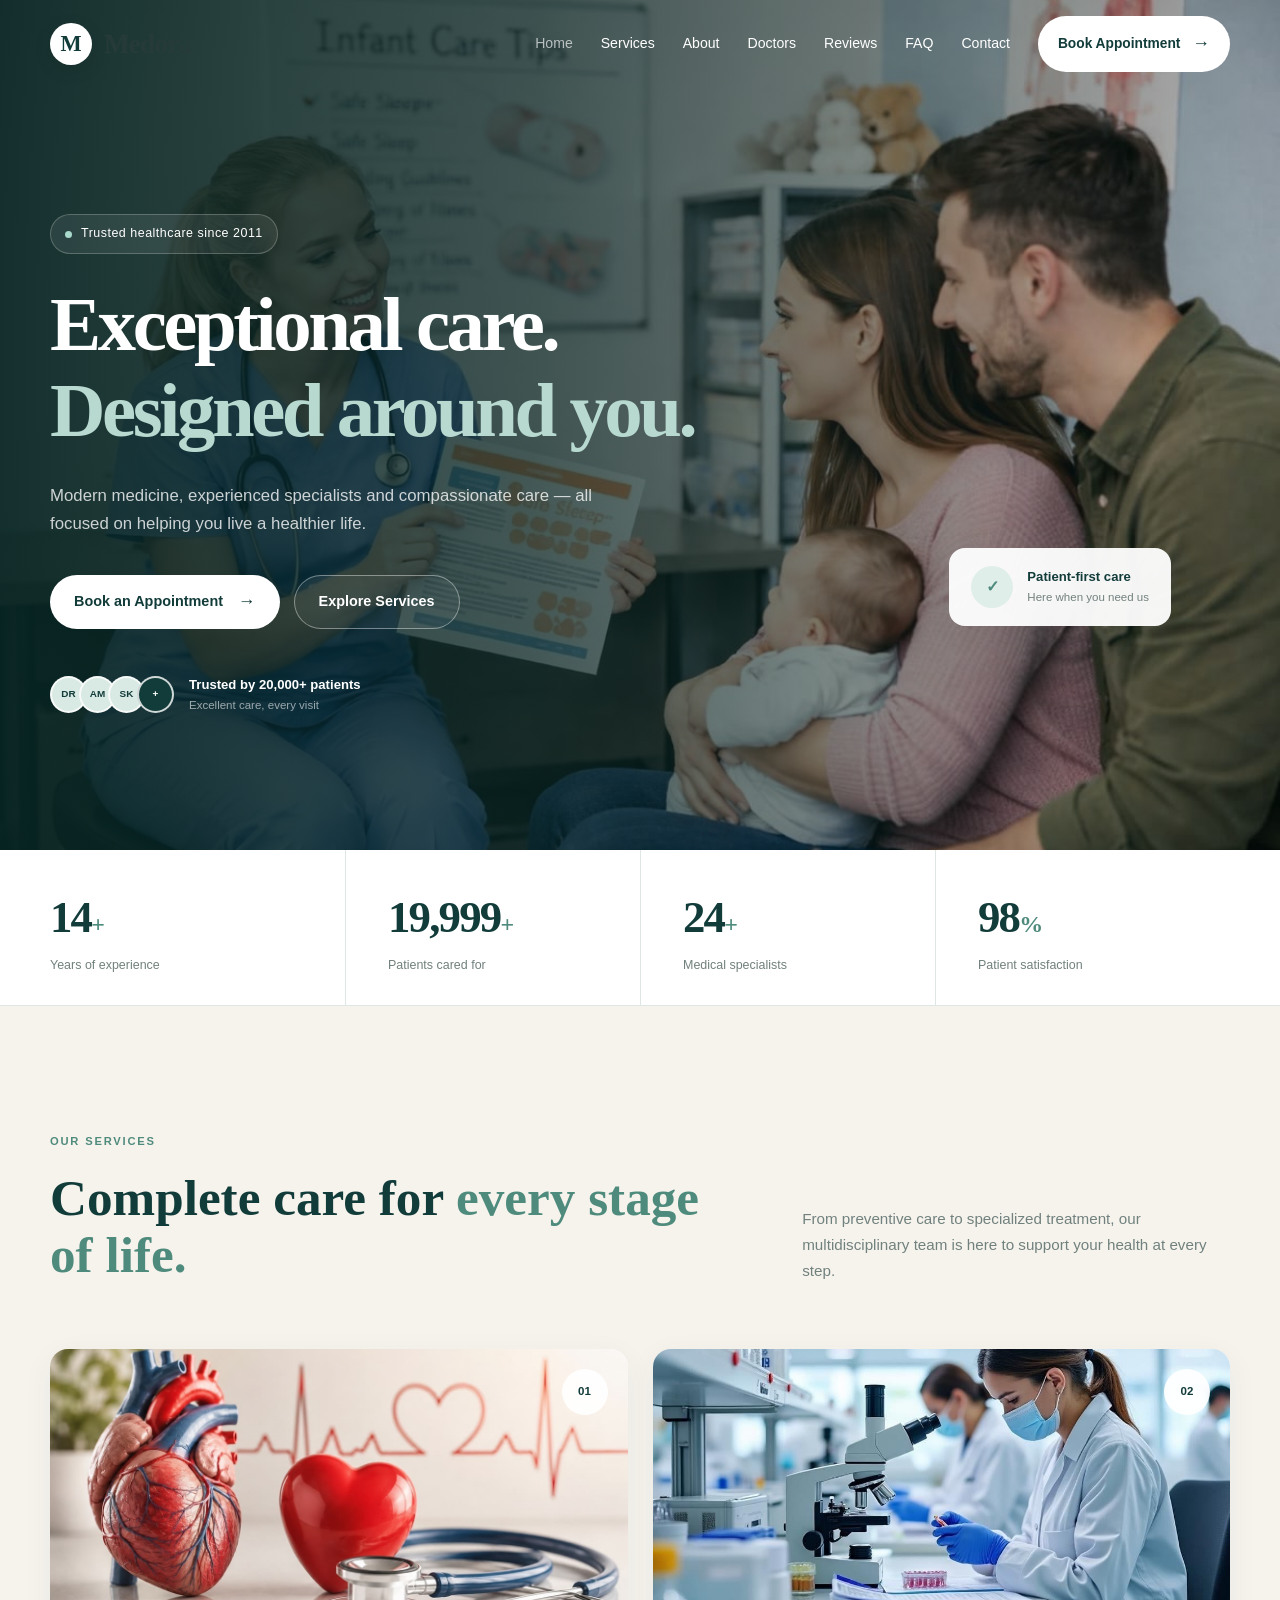
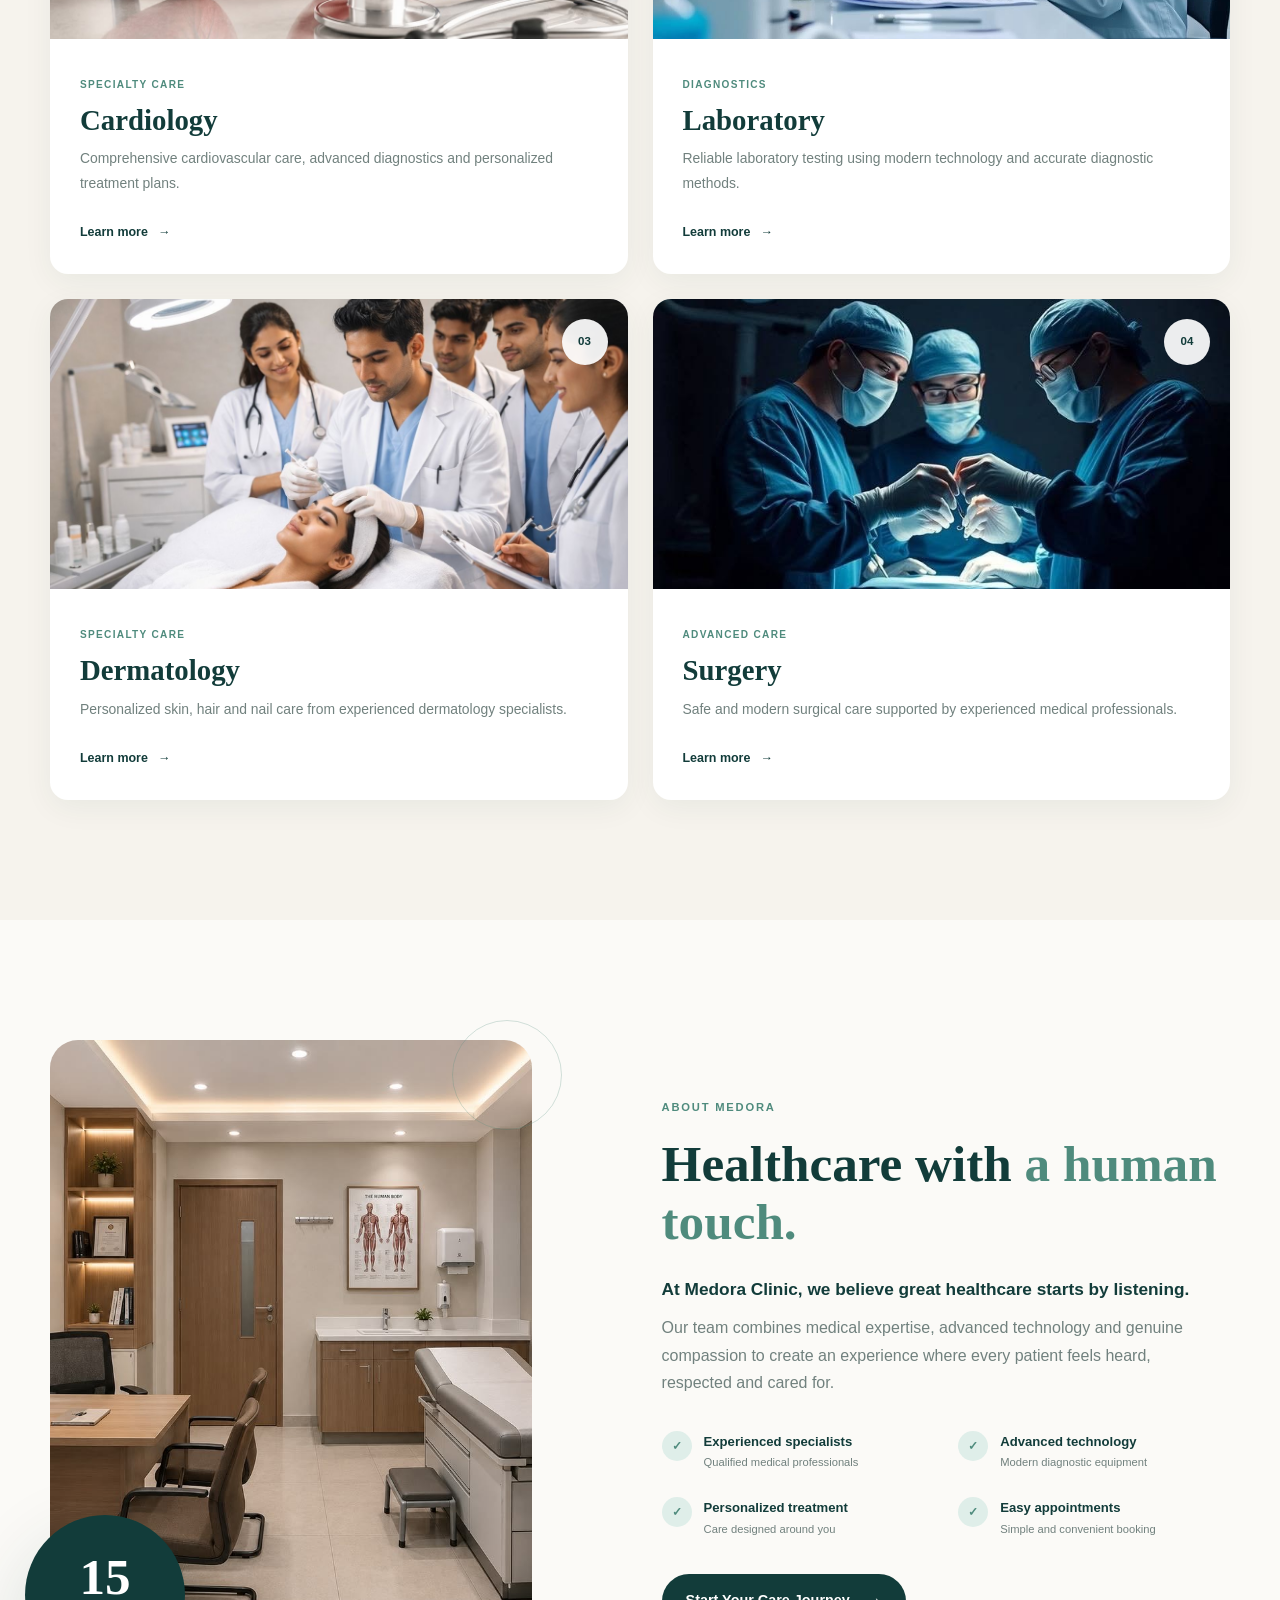
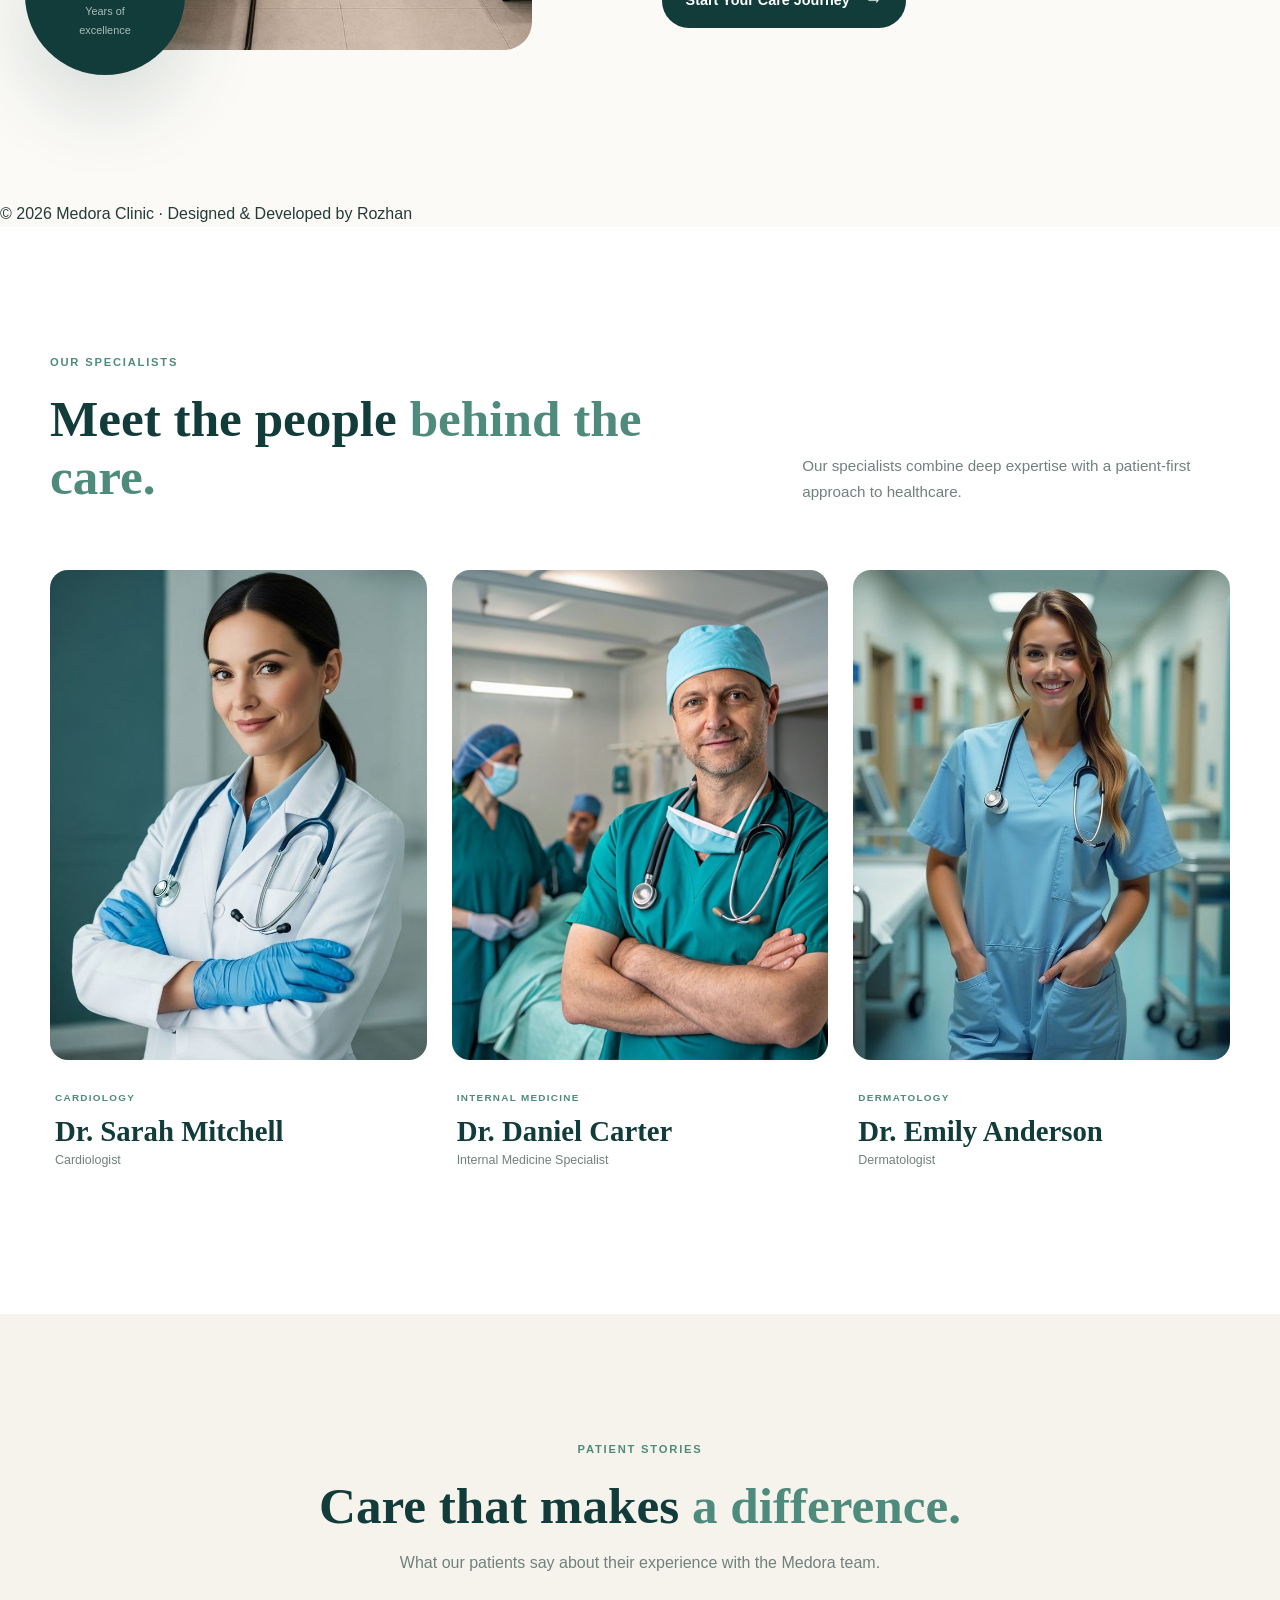
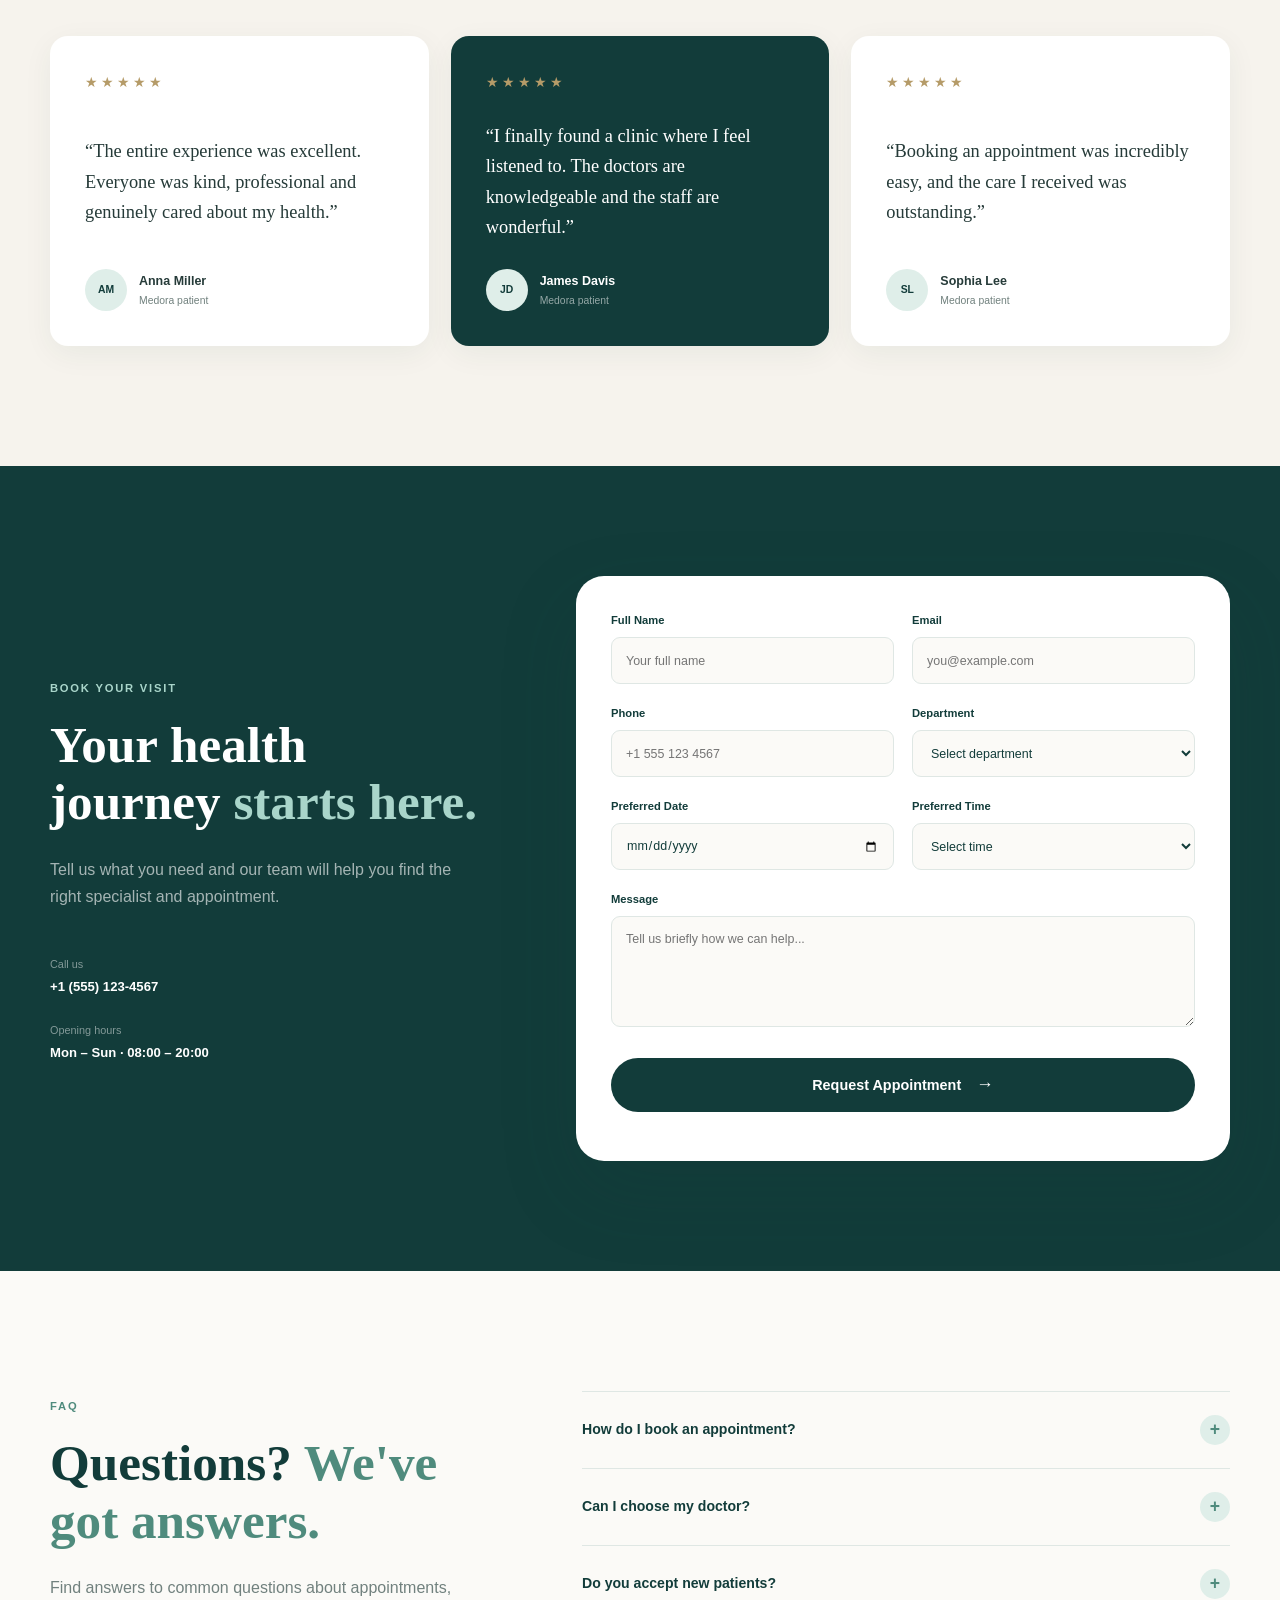
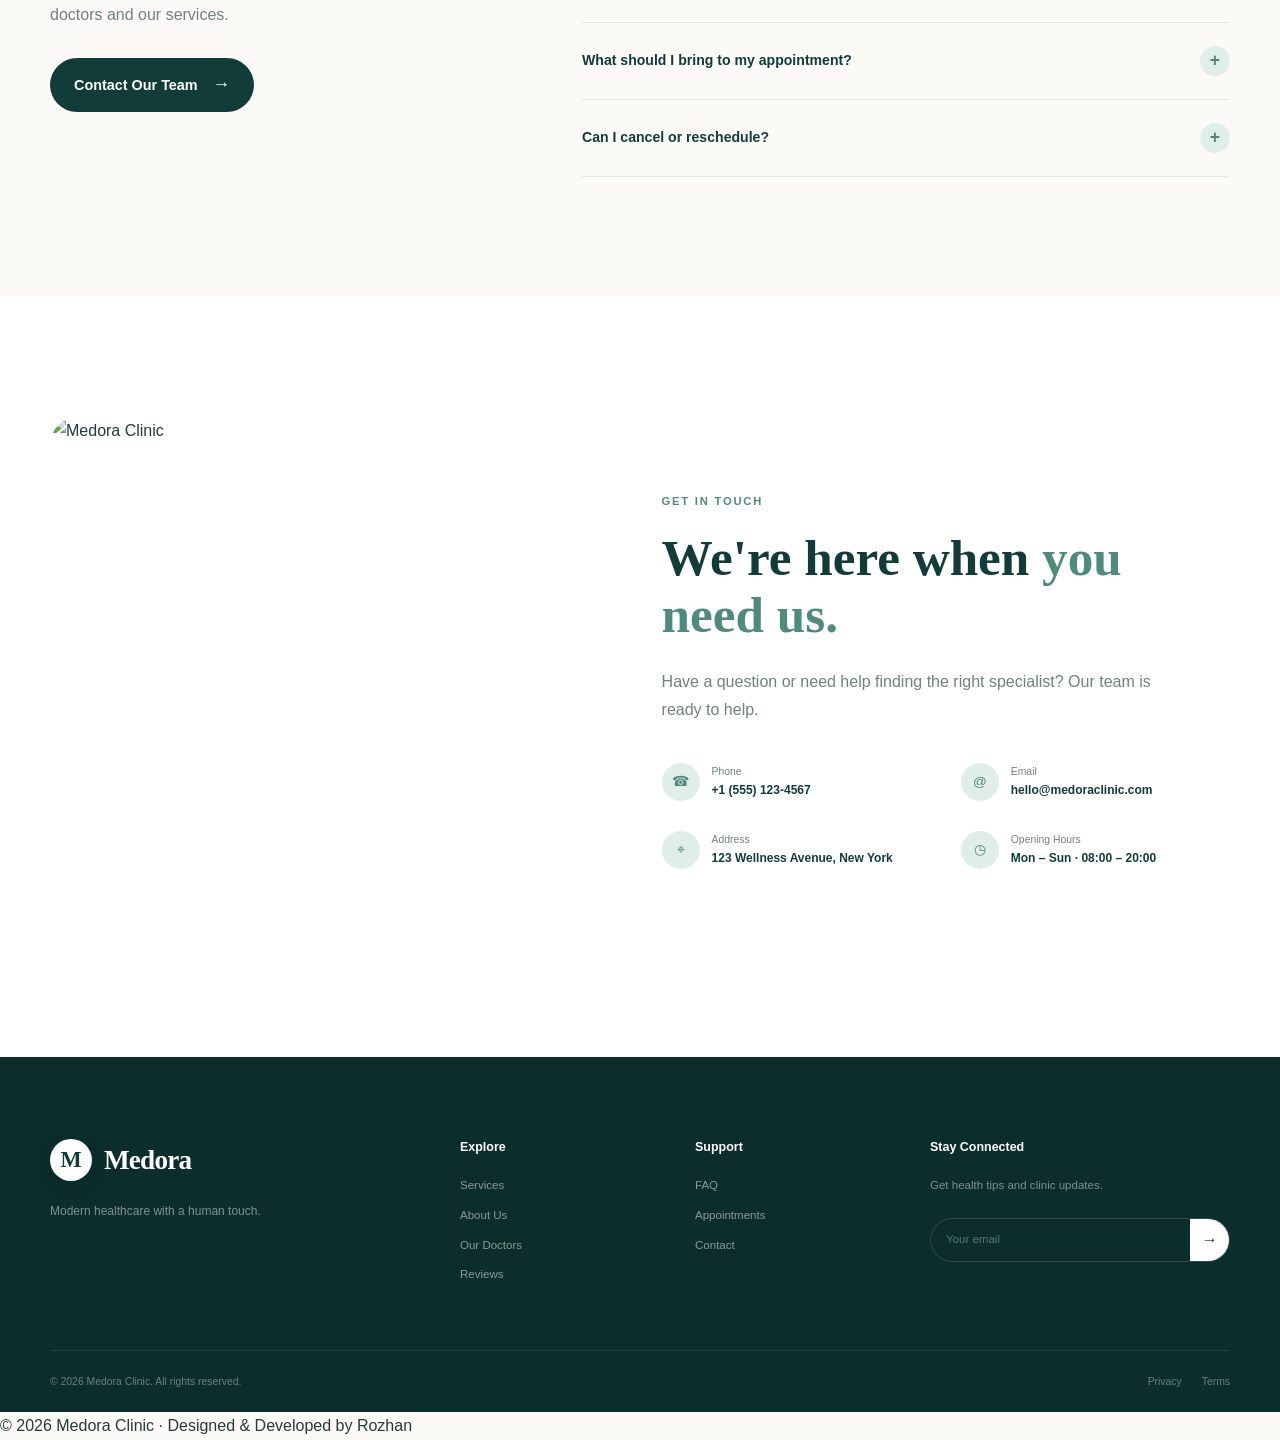
==== commit 4f81c090: "Update index.html" ====
--- a/index.html
+++ b/index.html
@@ -631,6 +631,7 @@
     </div>
 
 </section>
+    <p>© 2026 Medora Clinic · Designed & Developed by Rozhan</p>
 
 
 <!-- =====================================================
